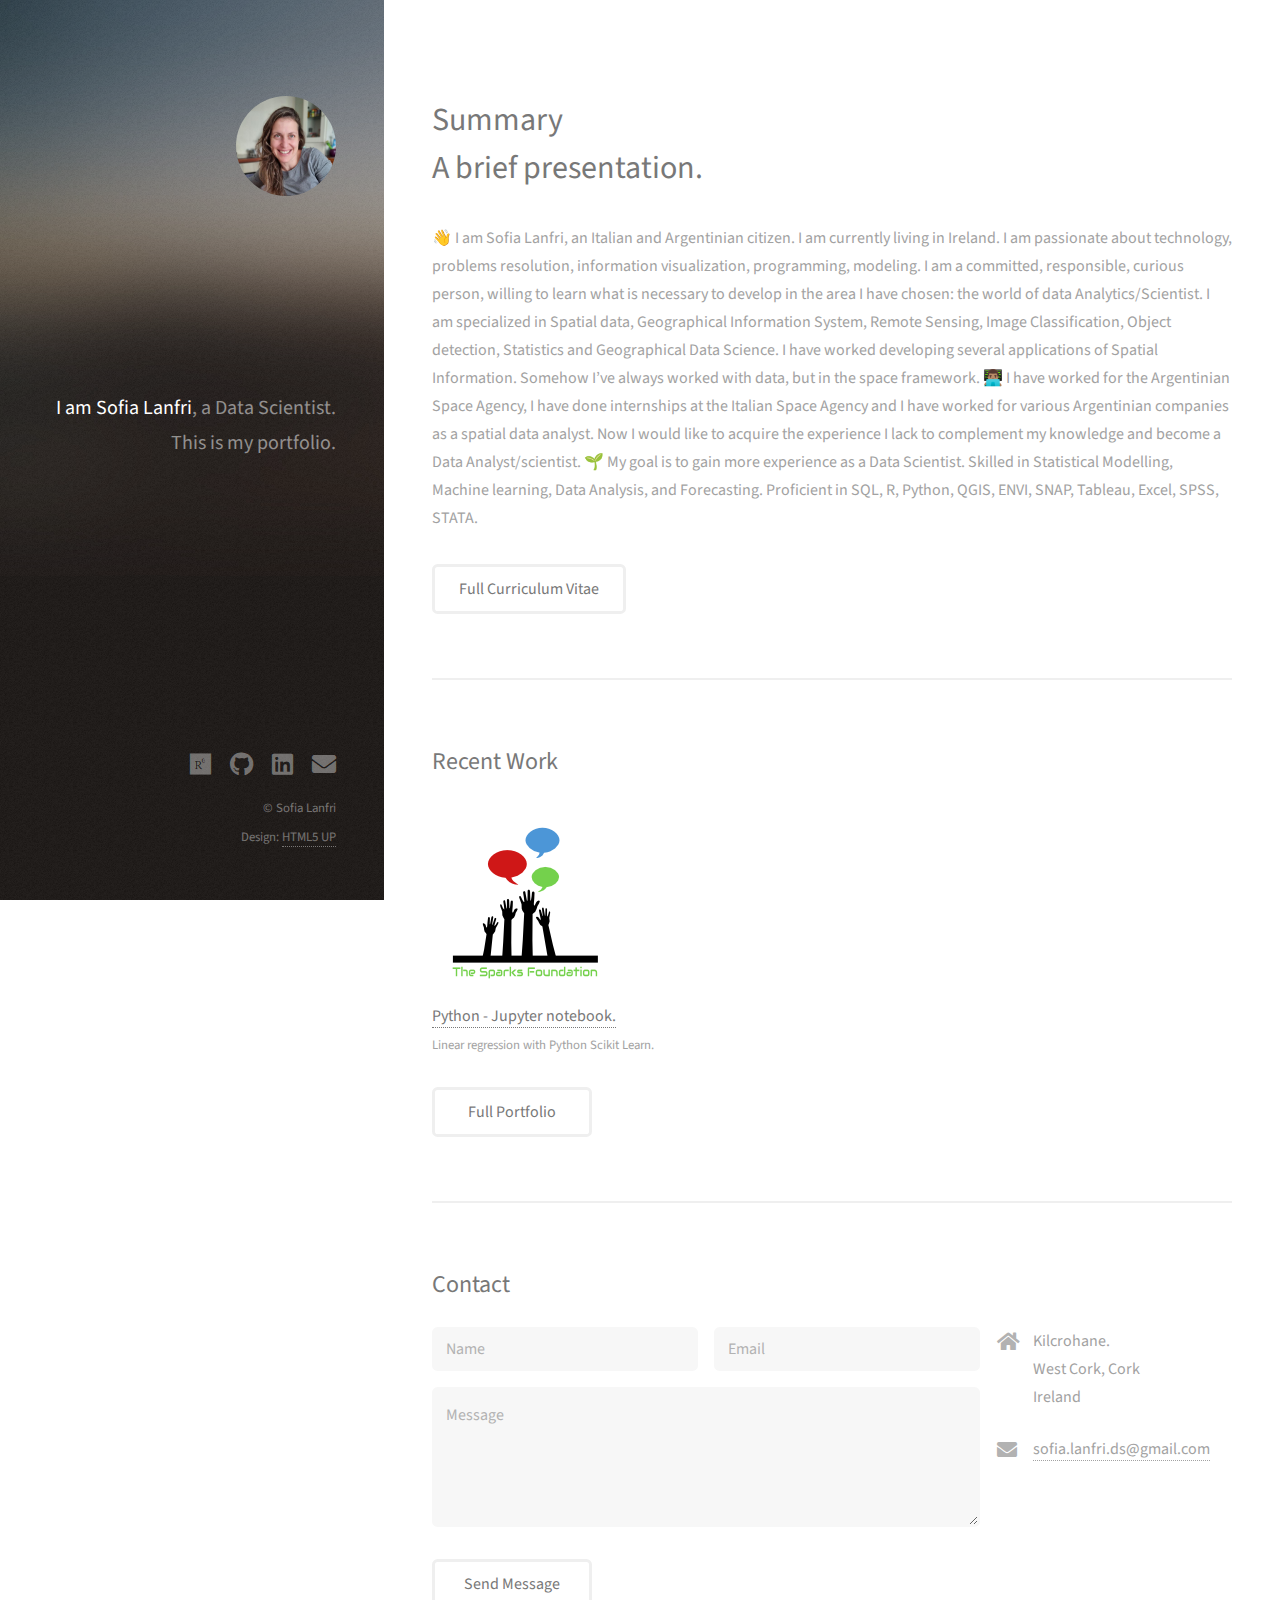
==== index.html @ b45e559d "first commit" ====
<!DOCTYPE HTML>
<!--
	Strata by HTML5 UP
	html5up.net | @ajlkn
	Free for personal and commercial use under the CCA 3.0 license (html5up.net/license)
-->
<html>
	<head>
		<title>Sofia Lanfri Data Science Portfolio</title>
		<meta charset="utf-8" />
		<meta name="viewport" content="width=device-width, initial-scale=1, user-scalable=no" />
		<link rel="stylesheet" href="assets/css/main.css" />
	</head>
	<body class="is-preload">

		<!-- Header -->
			<header id="header">
				<div class="inner">
					<a href="#" class="image avatar"><img src="images/avatar.jpg" alt="" /></a>
					<h1><strong>I am Sofia Lanfri</strong>, a Data Scientist.<br />
					This is my portfolio.<br />
					<!--- crafted by <a href="http://html5up.net">HTML5 UP</a>.</h1> -->
				</div>
			</header>

		<!-- Main -->
			<div id="main">

				<!-- One -->
					<section id="one">
						<header class="major">
							<h2> Summary   <br />
							A brief presentation.</h2>
						</header>
						<p>👋 I am Sofia Lanfri, an Italian and Argentinian citizen. I am currently living in Ireland. I am passionate about technology, problems resolution, information visualization, programming, modeling. I am a committed, responsible, curious person, willing to learn what is necessary to develop in the area I have chosen: the world of data Analytics/Scientist. I am specialized in Spatial data, Geographical Information System, Remote Sensing, Image Classification, Object detection, Statistics and Geographical Data Science. I have worked developing several applications of Spatial Information. Somehow I’ve always worked with data, but in the space framework.
							👨🏽‍💻 I have worked for the Argentinian Space Agency, I have done internships at the Italian Space Agency and I have worked for various Argentinian companies as a spatial data analyst.
							Now I would like to acquire the experience I lack to complement my knowledge and become a Data Analyst/scientist. 🌱 My goal is to gain more experience as a Data Scientist.
							Skilled in Statistical Modelling, Machine learning, Data Analysis, and Forecasting. Proficient in SQL, R, Python, QGIS, ENVI, SNAP, Tableau, Excel, SPSS, STATA.
							</p>
						<ul class="actions">
							<li><a href="/page_cv.html" class="button"> Full Curriculum Vitae</a></li>
						</ul>
					</section>

				<!-- Two -->
					<section id="two">
						<h2>Recent Work</h2>
						<div class="row">
							<article class="col-6 col-12-xsmall work-item">
								<a href="/page_project1.html" class="link"><img src="/Project1/logo.png" alt="" /></a>
								<h3><a href="/page_project1.html" class="link">Python - Jupyter notebook.</a></h3>
								<p>Linear regression with Python Scikit Learn.</p>
							</article>
						<!-- 	<article class="col-6 col-12-xsmall work-item">
								<a href="/images/fulls/03.jpg" class="image fit thumb"><img src="/images/thumbs/03.jpg" alt="" /></a>
								<h3>Tortor metus commodo</h3>
								<p>Lorem ipsum dolor sit amet nisl sed nullam feugiat.</p>
							</article>
							<article class="col-6 col-12-xsmall work-item">
								<a href="/images/fulls/03.jpg" class="image fit thumb"><img src="/images/thumbs/03.jpg" alt="" /></a>
								<h3>Tortor metus commodo</h3>
								<p>Lorem ipsum dolor sit amet nisl sed nullam feugiat.</p>
							</article>
							<article class="col-6 col-12-xsmall work-item">
								<a href="images/fulls/04.jpg" class="image fit thumb"><img src="images/thumbs/04.jpg" alt="" /></a>
								<h3>Quam neque phasellus</h3>
								<p>Lorem ipsum dolor sit amet nisl sed nullam feugiat.</p>
							</article>
							<article class="col-6 col-12-xsmall work-item">
								<a href="images/fulls/05.jpg" class="image fit thumb"><img src="images/thumbs/05.jpg" alt="" /></a>
								<h3>Nunc enim commodo aliquet</h3>
								<p>Lorem ipsum dolor sit amet nisl sed nullam feugiat.</p>
							</article>
							<article class="col-6 col-12-xsmall work-item">
								<a href="images/fulls/06.jpg" class="image fit thumb"><img src="images/thumbs/06.jpg" alt="" /></a>
								<h3>Risus ornare lacinia</h3>
								<p>Lorem ipsum dolor sit amet nisl sed nullam feugiat.</p>
							</article> -->
						</div>
						<ul class="actions">
							<li><a href="#" class="button">Full Portfolio</a></li>
						</ul>
					</section>

				<!-- Three -->
					<section id="three">
						<h2>Contact</h2>
					<!--	<p>....</p>-->
						<div class="row">
							<div class="col-8 col-12-small">
								<form method="post" action="#">
									<div class="row gtr-uniform gtr-50">
										<div class="col-6 col-12-xsmall"><input type="text" name="name" id="name" placeholder="Name" /></div>
										<div class="col-6 col-12-xsmall"><input type="email" name="email" id="email" placeholder="Email" /></div>
										<div class="col-12"><textarea name="message" id="message" placeholder="Message" rows="4"></textarea></div>
									</div>
								</form>
								<ul class="actions">
									<li><input type="submit" value="Send Message" /></li>
								</ul>
							</div>
							<div class="col-4 col-12-small">
								<ul class="labeled-icons">
									<li>
										<h3 class="icon solid fa-home"><span class="label">Address</span></h3>
										Kilcrohane.<br />
										West Cork, Cork<br />
										Ireland
									</li>
									<!--<li>
										<h3 class="icon solid fa-mobile-alt"><span class="label">Phone</span></h3>
										000-000-0000
									</li>-->
									<li>
										<h3 class="icon solid fa-envelope"><span class="label">Email</span></h3>
										<a href="#">sofia.lanfri.ds@gmail.com</a>
									</li>
								</ul>
							</div>
						</div>
					</section>

				<!-- Four -->
				<!--
					<section id="four">
						<h2>Elements</h2>

						<section>
							<h4>Text</h4>
							<p>This is <b>bold</b> and this is <strong>strong</strong>. This is <i>italic</i> and this is <em>emphasized</em>.
							This is <sup>superscript</sup> text and this is <sub>subscript</sub> text.
							This is <u>underlined</u> and this is code: <code>for (;;) { ... }</code>. Finally, <a href="#">this is a link</a>.</p>
							<hr />
							<header>
								<h4>Heading with a Subtitle</h4>
								<p>Lorem ipsum dolor sit amet nullam id egestas urna aliquam</p>
							</header>
							<p>Nunc lacinia ante nunc ac lobortis. Interdum adipiscing gravida odio porttitor sem non mi integer non faucibus ornare mi ut ante amet placerat aliquet. Volutpat eu sed ante lacinia sapien lorem accumsan varius montes viverra nibh in adipiscing blandit tempus accumsan.</p>
							<header>
								<h5>Heading with a Subtitle</h5>
								<p>Lorem ipsum dolor sit amet nullam id egestas urna aliquam</p>
							</header>
							<p>Nunc lacinia ante nunc ac lobortis. Interdum adipiscing gravida odio porttitor sem non mi integer non faucibus ornare mi ut ante amet placerat aliquet. Volutpat eu sed ante lacinia sapien lorem accumsan varius montes viverra nibh in adipiscing blandit tempus accumsan.</p>
							<hr />
							<h2>Heading Level 2</h2>
							<h3>Heading Level 3</h3>
							<h4>Heading Level 4</h4>
							<h5>Heading Level 5</h5>
							<h6>Heading Level 6</h6>
							<hr />
							<h5>Blockquote</h5>
							<blockquote>Fringilla nisl. Donec accumsan interdum nisi, quis tincidunt felis sagittis eget tempus euismod. Vestibulum ante ipsum primis in faucibus vestibulum. Blandit adipiscing eu felis iaculis volutpat ac adipiscing accumsan faucibus. Vestibulum ante ipsum primis in faucibus lorem ipsum dolor sit amet nullam adipiscing eu felis.</blockquote>
							<h5>Preformatted</h5>
							<pre><code>i = 0;

while (!deck.isInOrder()) {
print 'Iteration ' + i;
deck.shuffle();
i++;
}

print 'It took ' + i + ' iterations to sort the deck.';</code></pre>
						</section>

						<section>
							<h4>Lists</h4>
							<div class="row">
								<div class="col-6 col-12-xsmall">
									<h5>Unordered</h5>
									<ul>
										<li>Dolor pulvinar etiam magna etiam.</li>
										<li>Sagittis adipiscing lorem eleifend.</li>
										<li>Felis enim feugiat dolore viverra.</li>
									</ul>
									<h5>Alternate</h5>
									<ul class="alt">
										<li>Dolor pulvinar etiam magna etiam.</li>
										<li>Sagittis adipiscing lorem eleifend.</li>
										<li>Felis enim feugiat dolore viverra.</li>
									</ul>
								</div>
								<div class="col-6 col-12-xsmall">
									<h5>Ordered</h5>
									<ol>
										<li>Dolor pulvinar etiam magna etiam.</li>
										<li>Etiam vel felis at lorem sed viverra.</li>
										<li>Felis enim feugiat dolore viverra.</li>
										<li>Dolor pulvinar etiam magna etiam.</li>
										<li>Etiam vel felis at lorem sed viverra.</li>
										<li>Felis enim feugiat dolore viverra.</li>
									</ol>
									<h5>Icons</h5>
									<ul class="icons">
										<li><a href="#" class="icon brands fa-twitter"><span class="label">Twitter</span></a></li>
										<li><a href="#" class="icon brands fa-facebook-f"><span class="label">Facebook</span></a></li>
										<li><a href="#" class="icon brands fa-instagram"><span class="label">Instagram</span></a></li>
										<li><a href="#" class="icon brands fa-github"><span class="label">Github</span></a></li>
										<li><a href="#" class="icon brands fa-dribbble"><span class="label">Dribbble</span></a></li>
										<li><a href="#" class="icon brands fa-tumblr"><span class="label">Tumblr</span></a></li>
									</ul>
								</div>
							</div>
							<h5>Actions</h5>
							<ul class="actions">
								<li><a href="#" class="button primary">Default</a></li>
								<li><a href="#" class="button">Default</a></li>
							</ul>
							<ul class="actions small">
								<li><a href="#" class="button primary small">Small</a></li>
								<li><a href="#" class="button small">Small</a></li>
							</ul>
							<div class="row">
								<div class="col-6 col-12-small">
									<ul class="actions stacked">
										<li><a href="#" class="button primary">Default</a></li>
										<li><a href="#" class="button">Default</a></li>
									</ul>
								</div>
								<div class="col-6 col-12-small">
									<ul class="actions stacked">
										<li><a href="#" class="button primary small">Small</a></li>
										<li><a href="#" class="button small">Small</a></li>
									</ul>
								</div>
								<div class="col-6 col-12-small">
									<ul class="actions stacked">
										<li><a href="#" class="button primary fit">Default</a></li>
										<li><a href="#" class="button fit">Default</a></li>
									</ul>
								</div>
								<div class="col-6 col-12-small">
									<ul class="actions stacked">
										<li><a href="#" class="button primary small fit">Small</a></li>
										<li><a href="#" class="button small fit">Small</a></li>
									</ul>
								</div>
							</div>
						</section>

						<section>
							<h4>Table</h4>
							<h5>Default</h5>
							<div class="table-wrapper">
								<table>
									<thead>
										<tr>
											<th>Name</th>
											<th>Description</th>
											<th>Price</th>
										</tr>
									</thead>
									<tbody>
										<tr>
											<td>Item One</td>
											<td>Ante turpis integer aliquet porttitor.</td>
											<td>29.99</td>
										</tr>
										<tr>
											<td>Item Two</td>
											<td>Vis ac commodo adipiscing arcu aliquet.</td>
											<td>19.99</td>
										</tr>
										<tr>
											<td>Item Three</td>
											<td> Morbi faucibus arcu accumsan lorem.</td>
											<td>29.99</td>
										</tr>
										<tr>
											<td>Item Four</td>
											<td>Vitae integer tempus condimentum.</td>
											<td>19.99</td>
										</tr>
										<tr>
											<td>Item Five</td>
											<td>Ante turpis integer aliquet porttitor.</td>
											<td>29.99</td>
										</tr>
									</tbody>
									<tfoot>
										<tr>
											<td colspan="2"></td>
											<td>100.00</td>
										</tr>
									</tfoot>
								</table>
							</div>

							<h5>Alternate</h5>
							<div class="table-wrapper">
								<table class="alt">
									<thead>
										<tr>
											<th>Name</th>
											<th>Description</th>
											<th>Price</th>
										</tr>
									</thead>
									<tbody>
										<tr>
											<td>Item One</td>
											<td>Ante turpis integer aliquet porttitor.</td>
											<td>29.99</td>
										</tr>
										<tr>
											<td>Item Two</td>
											<td>Vis ac commodo adipiscing arcu aliquet.</td>
											<td>19.99</td>
										</tr>
										<tr>
											<td>Item Three</td>
											<td> Morbi faucibus arcu accumsan lorem.</td>
											<td>29.99</td>
										</tr>
										<tr>
											<td>Item Four</td>
											<td>Vitae integer tempus condimentum.</td>
											<td>19.99</td>
										</tr>
										<tr>
											<td>Item Five</td>
											<td>Ante turpis integer aliquet porttitor.</td>
											<td>29.99</td>
										</tr>
									</tbody>
									<tfoot>
										<tr>
											<td colspan="2"></td>
											<td>100.00</td>
										</tr>
									</tfoot>
								</table>
							</div>
						</section>

						<section>
							<h4>Buttons</h4>
							<ul class="actions">
								<li><a href="#" class="button primary">Primary</a></li>
								<li><a href="#" class="button">Default</a></li>
							</ul>
							<ul class="actions">
								<li><a href="#" class="button large">Large</a></li>
								<li><a href="#" class="button">Default</a></li>
								<li><a href="#" class="button small">Small</a></li>
							</ul>
							<ul class="actions fit">
								<li><a href="#" class="button primary fit">Fit</a></li>
								<li><a href="#" class="button fit">Fit</a></li>
							</ul>
							<ul class="actions fit small">
								<li><a href="#" class="button primary fit small">Fit + Small</a></li>
								<li><a href="#" class="button fit small">Fit + Small</a></li>
							</ul>
							<ul class="actions">
								<li><a href="#" class="button primary icon solid fa-download">Icon</a></li>
								<li><a href="#" class="button icon solid fa-download">Icon</a></li>
							</ul>
							<ul class="actions">
								<li><span class="button primary disabled">Primary</span></li>
								<li><span class="button disabled">Default</span></li>
							</ul>
						</section>

						<section>
							<h4>Form</h4>
							<form method="post" action="#">
								<div class="row gtr-uniform gtr-50">
									<div class="col-6 col-12-xsmall">
										<input type="text" name="demo-name" id="demo-name" value="" placeholder="Name" />
									</div>
									<div class="col-6 col-12-xsmall">
										<input type="email" name="demo-email" id="demo-email" value="" placeholder="Email" />
									</div>
									<div class="col-12">
										<select name="demo-category" id="demo-category">
											<option value="">- Category -</option>
											<option value="1">Manufacturing</option>
											<option value="1">Shipping</option>
											<option value="1">Administration</option>
											<option value="1">Human Resources</option>
										</select>
									</div>
									<div class="col-4 col-12-small">
										<input type="radio" id="demo-priority-low" name="demo-priority" checked>
										<label for="demo-priority-low">Low Priority</label>
									</div>
									<div class="col-4 col-12-small">
										<input type="radio" id="demo-priority-normal" name="demo-priority">
										<label for="demo-priority-normal">Normal Priority</label>
									</div>
									<div class="col-4 col-12-small">
										<input type="radio" id="demo-priority-high" name="demo-priority">
										<label for="demo-priority-high">High Priority</label>
									</div>
									<div class="col-6 col-12-small">
										<input type="checkbox" id="demo-copy" name="demo-copy">
										<label for="demo-copy">Email me a copy of this message</label>
									</div>
									<div class="col-6 col-12-small">
										<input type="checkbox" id="demo-human" name="demo-human" checked>
										<label for="demo-human">I am a human and not a robot</label>
									</div>
									<div class="col-12">
										<textarea name="demo-message" id="demo-message" placeholder="Enter your message" rows="6"></textarea>
									</div>
									<div class="col-12">
										<ul class="actions">
											<li><input type="submit" value="Send Message" class="primary" /></li>
											<li><input type="reset" value="Reset" /></li>
										</ul>
									</div>
								</div>
							</form>
						</section>

						<section>
							<h4>Image</h4>
							<h5>Fit</h5>
							<div class="box alt">
								<div class="row gtr-50 gtr-uniform">
									<div class="col-12"><span class="image fit"><img src="images/fulls/05.jpg" alt="" /></span></div>
									<div class="col-4"><span class="image fit"><img src="images/thumbs/01.jpg" alt="" /></span></div>
									<div class="col-4"><span class="image fit"><img src="images/thumbs/02.jpg" alt="" /></span></div>
									<div class="col-4"><span class="image fit"><img src="images/thumbs/03.jpg" alt="" /></span></div>
									<div class="col-4"><span class="image fit"><img src="images/thumbs/04.jpg" alt="" /></span></div>
									<div class="col-4"><span class="image fit"><img src="images/thumbs/05.jpg" alt="" /></span></div>
									<div class="col-4"><span class="image fit"><img src="images/thumbs/06.jpg" alt="" /></span></div>
									<div class="col-4"><span class="image fit"><img src="images/thumbs/03.jpg" alt="" /></span></div>
									<div class="col-4"><span class="image fit"><img src="images/thumbs/02.jpg" alt="" /></span></div>
									<div class="col-4"><span class="image fit"><img src="images/thumbs/01.jpg" alt="" /></span></div>
								</div>
							</div>
							<h5>Left &amp; Right</h5>
							<p><span class="image left"><img src="images/avatar.jpg" alt="" /></span>Fringilla nisl. Donec accumsan interdum nisi, quis tincidunt felis sagittis eget. tempus euismod. Vestibulum ante ipsum primis in faucibus vestibulum. Blandit adipiscing eu felis iaculis volutpat ac adipiscing accumsan eu faucibus. Integer ac pellentesque praesent tincidunt felis sagittis eget. tempus euismod. Vestibulum ante ipsum primis in faucibus vestibulum. Blandit adipiscing eu felis iaculis volutpat ac adipiscing accumsan eu faucibus. Integer ac pellentesque praesent. Donec accumsan interdum nisi, quis tincidunt felis sagittis eget. tempus euismod. Vestibulum ante ipsum primis in faucibus vestibulum. Blandit adipiscing eu felis iaculis volutpat ac adipiscing accumsan eu faucibus. Integer ac pellentesque praesent tincidunt felis sagittis eget. tempus euismod. Vestibulum ante ipsum primis in faucibus vestibulum. Blandit adipiscing eu felis iaculis volutpat ac adipiscing accumsan eu faucibus. Integer ac pellentesque praesent.</p>
							<p><span class="image right"><img src="images/avatar.jpg" alt="" /></span>Fringilla nisl. Donec accumsan interdum nisi, quis tincidunt felis sagittis eget. tempus euismod. Vestibulum ante ipsum primis in faucibus vestibulum. Blandit adipiscing eu felis iaculis volutpat ac adipiscing accumsan eu faucibus. Integer ac pellentesque praesent tincidunt felis sagittis eget. tempus euismod. Vestibulum ante ipsum primis in faucibus vestibulum. Blandit adipiscing eu felis iaculis volutpat ac adipiscing accumsan eu faucibus. Integer ac pellentesque praesent. Donec accumsan interdum nisi, quis tincidunt felis sagittis eget. tempus euismod. Vestibulum ante ipsum primis in faucibus vestibulum. Blandit adipiscing eu felis iaculis volutpat ac adipiscing accumsan eu faucibus. Integer ac pellentesque praesent tincidunt felis sagittis eget. tempus euismod. Vestibulum ante ipsum primis in faucibus vestibulum. Blandit adipiscing eu felis iaculis volutpat ac adipiscing accumsan eu faucibus. Integer ac pellentesque praesent.</p>
						</section>

					</section>
				-->

			</div>

		<!-- Footer -->
			<footer id="footer">
				<div class="inner">
					<ul class="icons">
						<li><a href="https://www.researchgate.net/profile/Sofia-Lanfri" class="icon brands fa-researchgate"><span class="label">Researchgate</span></a></li>
						<li><a href="https://github.com/sofia-lanfri" class="icon brands fa-github"><span class="label">Github</span></a></li>
						<li><a href="https://www.linkedin.com/in/sofia-lanfri-ds/" class="icon brands fa-linkedin"><span class="label">Linkedin</span></a></li>
						<li><a href="mailto:sofia.lanfri.ds@gmail.com" class="icon solid fa-envelope"><span class="label">Email</span></a></li>
					</ul>
					<ul class="copyright">
						<li>&copy; Sofia Lanfri</li><li>Design: <a href="http://html5up.net">HTML5 UP</a></li>
					</ul>
				</div>
			</footer>

		<!-- Scripts -->
			<script src="assets/js/jquery.min.js"></script>
			<script src="assets/js/jquery.poptrox.min.js"></script>
			<script src="assets/js/browser.min.js"></script>
			<script src="assets/js/breakpoints.min.js"></script>
			<script src="assets/js/util.js"></script>
			<script src="assets/js/main.js"></script>

	</body>
</html>
---- assets/css/main.css ----
@import url("fontawesome-all.min.css");
@import url("/assets/css/academic.css");
@import url("https://fonts.googleapis.com/css?family=Source+Sans+Pro:400,400italic");

/*
	Strata by HTML5 UP
	html5up.net | @ajlkn
	Free for personal and commercial use under the CCA 3.0 license (html5up.net/license)
*/

html, body, div, span, applet, object,
iframe, h1, h2, h3, h4, h5, h6, p, blockquote,
pre, a, abbr, acronym, address, big, cite,
code, del, dfn, em, img, ins, kbd, q, s, samp,
small, strike, strong, sub, sup, tt, var, b,
u, i, center, dl, dt, dd, ol, ul, li, fieldset,
form, label, legend, table, caption, tbody,
tfoot, thead, tr, th, td, article, aside,
canvas, details, embed, figure, figcaption,
footer, header, hgroup, menu, nav, output, ruby,
section, summary, time, mark, audio, video {
	margin: 0;
	padding: 0;
	border: 0;
	font-size: 100%;
	font: inherit;
	vertical-align: baseline;}

article, aside, details, figcaption, figure,
footer, header, hgroup, menu, nav, section {
	display: block;}

body {
	line-height: 1;
}

ol, ul {
	list-style: none;
}

blockquote, q {
	quotes: none;
}

	blockquote:before, blockquote:after, q:before, q:after {
		content: '';
		content: none;
	}

table {
	border-collapse: collapse;
	border-spacing: 0;
}

body {
	-webkit-text-size-adjust: none;
}

mark {
	background-color: transparent;
	color: inherit;
}

input::-moz-focus-inner {
	border: 0;
	padding: 0;
}

input, select, textarea {
	-moz-appearance: none;
	-webkit-appearance: none;
	-ms-appearance: none;
	appearance: none;
}

/* Basic */

	html {
		box-sizing: border-box;
	}

	*, *:before, *:after {
		box-sizing: inherit;
	}

	body {
		background: #fff;
	}

		body.is-preload *, body.is-preload *:before, body.is-preload *:after {
			-moz-animation: none !important;
			-webkit-animation: none !important;
			-ms-animation: none !important;
			animation: none !important;
			-moz-transition: none !important;
			-webkit-transition: none !important;
			-ms-transition: none !important;
			transition: none !important;
		}

	body, input, select, textarea {
		color: #a2a2a2;
		font-family: "Source Sans Pro", Helvetica, sans-serif;
		font-size: 16pt;
		font-weight: 400;
		line-height: 1.75em;
	}

	a {
		-moz-transition: color 0.2s ease-in-out, border-color 0.2s ease-in-out;
		-webkit-transition: color 0.2s ease-in-out, border-color 0.2s ease-in-out;
		-ms-transition: color 0.2s ease-in-out, border-color 0.2s ease-in-out;
		transition: color 0.2s ease-in-out, border-color 0.2s ease-in-out;
		border-bottom: dotted 1px;
		color: #49bf9d;
		text-decoration: none;
	}

		a:hover {
			border-bottom-color: transparent;
			color: #49bf9d !important;
			text-decoration: none;
		}

	strong, b {
		color: #787878;
		font-weight: 400;
	}

	em, i {
		font-style: italic;
	}

	p {
		margin: 0 0 2em 0;
	}

	h1, h2, h3, h4, h5, h6 {
		color: #787878;
		font-weight: 400;
		line-height: 1em;
		margin: 0 0 1em 0;
	}

		h1 a, h2 a, h3 a, h4 a, h5 a, h6 a {
			color: inherit;
			text-decoration: none;
		}

	h1 {
		font-size: 2em;
		line-height: 1.5em;
	}

	h2 {
		font-size: 1.5em;
		line-height: 1.5em;
	}

	h3 {
		font-size: 1.25em;
		line-height: 1.5em;
	}

	h4 {
		font-size: 1.1em;
		line-height: 1.5em;
	}

	h5 {
		font-size: 0.9em;
		line-height: 1.5em;
	}

	h6 {
		font-size: 0.7em;
		line-height: 1.5em;
	}

	sub {
		font-size: 0.8em;
		position: relative;
		top: 0.5em;
	}

	sup {
		font-size: 0.8em;
		position: relative;
		top: -0.5em;
	}

	hr {
		border: 0;
		border-bottom: solid 2px #efefef;
		margin: 2em 0;
	}

		hr.major {
			margin: 3em 0;
		}

	blockquote {
		border-left: solid 6px #efefef;
		font-style: italic;
		margin: 0 0 2em 0;
		padding: 0.5em 0 0.5em 1.5em;
	}

	code {
		background: #f7f7f7;
		border-radius: 0.35em;
		border: solid 2px #efefef;
		font-family: "Courier New", monospace;
		font-size: 0.9em;
		margin: 0 0.25em;
		padding: 0.25em 0.65em;
	}

	pre {
		-webkit-overflow-scrolling: touch;
		font-family: "Courier New", monospace;
		font-size: 0.9em;
		margin: 0 0 2em 0;
	}

		pre code {
			display: block;
			line-height: 1.75em;
			padding: 1em 1.5em;
			overflow-x: auto;
		}

	.align-left {
		text-align: left;
	}

	.align-center {
		text-align: center;
	}

	.align-right {
		text-align: right;
	}

/* Container */

	.container {
		margin: 0 auto;
		max-width: calc(100% - 4em);
		width: 100%;
	}

		.container.xsmall {
			width: 25%;
		}

		.container.small {
			width: 50%;
		}

		.container.medium {
			width: 75%;
		}

		.container.large {
			width: 125%;
		}

		.container.xlarge {
			width: 150%;
		}

		.container.max {
			width: 100%;
		}

		@media screen and (max-width: 980px) {

			.container {
				width: 100% !important;
				max-width: 100% !important;
			}

		}

		@media screen and (max-width: 480px) {

			.container {
				max-width: calc(100% - 3em);
			}

		}

/* Row */

	.row {
		display: flex;
		flex-wrap: wrap;
		box-sizing: border-box;
		align-items: stretch;
	}

		.row > * {
			box-sizing: border-box;
		}

		.row.gtr-uniform > * > :last-child {
			margin-bottom: 0;
		}

		.row.aln-left {
			justify-content: flex-start;
		}

		.row.aln-center {
			justify-content: center;
		}

		.row.aln-right {
			justify-content: flex-end;
		}

		.row.aln-top {
			align-items: flex-start;
		}

		.row.aln-middle {
			align-items: center;
		}

		.row.aln-bottom {
			align-items: flex-end;
		}

		.row > .imp {
			order: -1;
		}

		.row > .col-1 {
			width: 8.33333%;
		}

		.row > .off-1 {
			margin-left: 8.33333%;
		}

		.row > .col-2 {
			width: 16.66667%;
		}

		.row > .off-2 {
			margin-left: 16.66667%;
		}

		.row > .col-3 {
			width: 25%;
		}

		.row > .off-3 {
			margin-left: 25%;
		}

		.row > .col-4 {
			width: 33.33333%;
		}

		.row > .off-4 {
			margin-left: 33.33333%;
		}

		.row > .col-5 {
			width: 41.66667%;
		}

		.row > .off-5 {
			margin-left: 41.66667%;
		}

		.row > .col-6 {
			width: 50%;
		}

		.row > .off-6 {
			margin-left: 50%;
		}

		.row > .col-7 {
			width: 58.33333%;
		}

		.row > .off-7 {
			margin-left: 58.33333%;
		}

		.row > .col-8 {
			width: 66.66667%;
		}

		.row > .off-8 {
			margin-left: 66.66667%;
		}

		.row > .col-9 {
			width: 75%;
		}

		.row > .off-9 {
			margin-left: 75%;
		}

		.row > .col-10 {
			width: 83.33333%;
		}

		.row > .off-10 {
			margin-left: 83.33333%;
		}

		.row > .col-11 {
			width: 91.66667%;
		}

		.row > .off-11 {
			margin-left: 91.66667%;
		}

		.row > .col-12 {
			width: 100%;
		}

		.row > .off-12 {
			margin-left: 100%;
		}

		.row.gtr-0 {
			margin-top: 0;
			margin-left: 0em;
		}

			.row.gtr-0 > * {
				padding: 0 0 0 0em;
			}

			.row.gtr-0.gtr-uniform {
				margin-top: 0em;
			}

				.row.gtr-0.gtr-uniform > * {
					padding-top: 0em;
				}

		.row.gtr-25 {
			margin-top: 0;
			margin-left: -0.625em;
		}

			.row.gtr-25 > * {
				padding: 0 0 0 0.625em;
			}

			.row.gtr-25.gtr-uniform {
				margin-top: -0.625em;
			}

				.row.gtr-25.gtr-uniform > * {
					padding-top: 0.625em;
				}

		.row.gtr-50 {
			margin-top: 0;
			margin-left: -1.25em;
		}

			.row.gtr-50 > * {
				padding: 0 0 0 1.25em;
			}

			.row.gtr-50.gtr-uniform {
				margin-top: -1.25em;
			}

				.row.gtr-50.gtr-uniform > * {
					padding-top: 1.25em;
				}

		.row {
			margin-top: 0;
			margin-left: -2.5em;
		}

			.row > * {
				padding: 0 0 0 2.5em;
			}

			.row.gtr-uniform {
				margin-top: -2.5em;
			}

				.row.gtr-uniform > * {
					padding-top: 2.5em;
				}

		.row.gtr-150 {
			margin-top: 0;
			margin-left: -3.75em;
		}

			.row.gtr-150 > * {
				padding: 0 0 0 3.75em;
			}

			.row.gtr-150.gtr-uniform {
				margin-top: -3.75em;
			}

				.row.gtr-150.gtr-uniform > * {
					padding-top: 3.75em;
				}

		.row.gtr-200 {
			margin-top: 0;
			margin-left: -5em;
		}

			.row.gtr-200 > * {
				padding: 0 0 0 5em;
			}

			.row.gtr-200.gtr-uniform {
				margin-top: -5em;
			}

				.row.gtr-200.gtr-uniform > * {
					padding-top: 5em;
				}

		@media screen and (max-width: 1800px) {

			.row {
				display: flex;
				flex-wrap: wrap;
				box-sizing: border-box;
				align-items: stretch;
			}

				.row > * {
					box-sizing: border-box;
				}

				.row.gtr-uniform > * > :last-child {
					margin-bottom: 0;
				}

				.row.aln-left {
					justify-content: flex-start;
				}

				.row.aln-center {
					justify-content: center;
				}

				.row.aln-right {
					justify-content: flex-end;
				}

				.row.aln-top {
					align-items: flex-start;
				}

				.row.aln-middle {
					align-items: center;
				}

				.row.aln-bottom {
					align-items: flex-end;
				}

				.row > .imp-xlarge {
					order: -1;
				}

				.row > .col-1-xlarge {
					width: 8.33333%;
				}

				.row > .off-1-xlarge {
					margin-left: 8.33333%;
				}

				.row > .col-2-xlarge {
					width: 16.66667%;
				}

				.row > .off-2-xlarge {
					margin-left: 16.66667%;
				}

				.row > .col-3-xlarge {
					width: 25%;
				}

				.row > .off-3-xlarge {
					margin-left: 25%;
				}

				.row > .col-4-xlarge {
					width: 33.33333%;
				}

				.row > .off-4-xlarge {
					margin-left: 33.33333%;
				}

				.row > .col-5-xlarge {
					width: 41.66667%;
				}

				.row > .off-5-xlarge {
					margin-left: 41.66667%;
				}

				.row > .col-6-xlarge {
					width: 50%;
				}

				.row > .off-6-xlarge {
					margin-left: 50%;
				}

				.row > .col-7-xlarge {
					width: 58.33333%;
				}

				.row > .off-7-xlarge {
					margin-left: 58.33333%;
				}

				.row > .col-8-xlarge {
					width: 66.66667%;
				}

				.row > .off-8-xlarge {
					margin-left: 66.66667%;
				}

				.row > .col-9-xlarge {
					width: 75%;
				}

				.row > .off-9-xlarge {
					margin-left: 75%;
				}

				.row > .col-10-xlarge {
					width: 83.33333%;
				}

				.row > .off-10-xlarge {
					margin-left: 83.33333%;
				}

				.row > .col-11-xlarge {
					width: 91.66667%;
				}

				.row > .off-11-xlarge {
					margin-left: 91.66667%;
				}

				.row > .col-12-xlarge {
					width: 100%;
				}

				.row > .off-12-xlarge {
					margin-left: 100%;
				}

				.row.gtr-0 {
					margin-top: 0;
					margin-left: 0em;
				}

					.row.gtr-0 > * {
						padding: 0 0 0 0em;
					}

					.row.gtr-0.gtr-uniform {
						margin-top: 0em;
					}

						.row.gtr-0.gtr-uniform > * {
							padding-top: 0em;
						}

				.row.gtr-25 {
					margin-top: 0;
					margin-left: -0.625em;
				}

					.row.gtr-25 > * {
						padding: 0 0 0 0.625em;
					}

					.row.gtr-25.gtr-uniform {
						margin-top: -0.625em;
					}

						.row.gtr-25.gtr-uniform > * {
							padding-top: 0.625em;
						}

				.row.gtr-50 {
					margin-top: 0;
					margin-left: -1.25em;
				}

					.row.gtr-50 > * {
						padding: 0 0 0 1.25em;
					}

					.row.gtr-50.gtr-uniform {
						margin-top: -1.25em;
					}

						.row.gtr-50.gtr-uniform > * {
							padding-top: 1.25em;
						}

				.row {
					margin-top: 0;
					margin-left: -2.5em;
				}

					.row > * {
						padding: 0 0 0 2.5em;
					}

					.row.gtr-uniform {
						margin-top: -2.5em;
					}

						.row.gtr-uniform > * {
							padding-top: 2.5em;
						}

				.row.gtr-150 {
					margin-top: 0;
					margin-left: -3.75em;
				}

					.row.gtr-150 > * {
						padding: 0 0 0 3.75em;
					}

					.row.gtr-150.gtr-uniform {
						margin-top: -3.75em;
					}

						.row.gtr-150.gtr-uniform > * {
							padding-top: 3.75em;
						}

				.row.gtr-200 {
					margin-top: 0;
					margin-left: -5em;
				}

					.row.gtr-200 > * {
						padding: 0 0 0 5em;
					}

					.row.gtr-200.gtr-uniform {
						margin-top: -5em;
					}

						.row.gtr-200.gtr-uniform > * {
							padding-top: 5em;
						}

		}

		@media screen and (max-width: 1280px) {

			.row {
				display: flex;
				flex-wrap: wrap;
				box-sizing: border-box;
				align-items: stretch;
			}

				.row > * {
					box-sizing: border-box;
				}

				.row.gtr-uniform > * > :last-child {
					margin-bottom: 0;
				}

				.row.aln-left {
					justify-content: flex-start;
				}

				.row.aln-center {
					justify-content: center;
				}

				.row.aln-right {
					justify-content: flex-end;
				}

				.row.aln-top {
					align-items: flex-start;
				}

				.row.aln-middle {
					align-items: center;
				}

				.row.aln-bottom {
					align-items: flex-end;
				}

				.row > .imp-large {
					order: -1;
				}

				.row > .col-1-large {
					width: 8.33333%;
				}

				.row > .off-1-large {
					margin-left: 8.33333%;
				}

				.row > .col-2-large {
					width: 16.66667%;
				}

				.row > .off-2-large {
					margin-left: 16.66667%;
				}

				.row > .col-3-large {
					width: 25%;
				}

				.row > .off-3-large {
					margin-left: 25%;
				}

				.row > .col-4-large {
					width: 33.33333%;
				}

				.row > .off-4-large {
					margin-left: 33.33333%;
				}

				.row > .col-5-large {
					width: 41.66667%;
				}

				.row > .off-5-large {
					margin-left: 41.66667%;
				}

				.row > .col-6-large {
					width: 50%;
				}

				.row > .off-6-large {
					margin-left: 50%;
				}

				.row > .col-7-large {
					width: 58.33333%;
				}

				.row > .off-7-large {
					margin-left: 58.33333%;
				}

				.row > .col-8-large {
					width: 66.66667%;
				}

				.row > .off-8-large {
					margin-left: 66.66667%;
				}

				.row > .col-9-large {
					width: 75%;
				}

				.row > .off-9-large {
					margin-left: 75%;
				}

				.row > .col-10-large {
					width: 83.33333%;
				}

				.row > .off-10-large {
					margin-left: 83.33333%;
				}

				.row > .col-11-large {
					width: 91.66667%;
				}

				.row > .off-11-large {
					margin-left: 91.66667%;
				}

				.row > .col-12-large {
					width: 100%;
				}

				.row > .off-12-large {
					margin-left: 100%;
				}

				.row.gtr-0 {
					margin-top: 0;
					margin-left: 0em;
				}

					.row.gtr-0 > * {
						padding: 0 0 0 0em;
					}

					.row.gtr-0.gtr-uniform {
						margin-top: 0em;
					}

						.row.gtr-0.gtr-uniform > * {
							padding-top: 0em;
						}

				.row.gtr-25 {
					margin-top: 0;
					margin-left: -0.5em;
				}

					.row.gtr-25 > * {
						padding: 0 0 0 0.5em;
					}

					.row.gtr-25.gtr-uniform {
						margin-top: -0.5em;
					}

						.row.gtr-25.gtr-uniform > * {
							padding-top: 0.5em;
						}

				.row.gtr-50 {
					margin-top: 0;
					margin-left: -1em;
				}

					.row.gtr-50 > * {
						padding: 0 0 0 1em;
					}

					.row.gtr-50.gtr-uniform {
						margin-top: -1em;
					}

						.row.gtr-50.gtr-uniform > * {
							padding-top: 1em;
						}

				.row {
					margin-top: 0;
					margin-left: -2em;
				}

					.row > * {
						padding: 0 0 0 2em;
					}

					.row.gtr-uniform {
						margin-top: -2em;
					}

						.row.gtr-uniform > * {
							padding-top: 2em;
						}

				.row.gtr-150 {
					margin-top: 0;
					margin-left: -3em;
				}

					.row.gtr-150 > * {
						padding: 0 0 0 3em;
					}

					.row.gtr-150.gtr-uniform {
						margin-top: -3em;
					}

						.row.gtr-150.gtr-uniform > * {
							padding-top: 3em;
						}

				.row.gtr-200 {
					margin-top: 0;
					margin-left: -4em;
				}

					.row.gtr-200 > * {
						padding: 0 0 0 4em;
					}

					.row.gtr-200.gtr-uniform {
						margin-top: -4em;
					}

						.row.gtr-200.gtr-uniform > * {
							padding-top: 4em;
						}

		}

		@media screen and (max-width: 980px) {

			.row {
				display: flex;
				flex-wrap: wrap;
				box-sizing: border-box;
				align-items: stretch;
			}

				.row > * {
					box-sizing: border-box;
				}

				.row.gtr-uniform > * > :last-child {
					margin-bottom: 0;
				}

				.row.aln-left {
					justify-content: flex-start;
				}

				.row.aln-center {
					justify-content: center;
				}

				.row.aln-right {
					justify-content: flex-end;
				}

				.row.aln-top {
					align-items: flex-start;
				}

				.row.aln-middle {
					align-items: center;
				}

				.row.aln-bottom {
					align-items: flex-end;
				}

				.row > .imp-medium {
					order: -1;
				}

				.row > .col-1-medium {
					width: 8.33333%;
				}

				.row > .off-1-medium {
					margin-left: 8.33333%;
				}

				.row > .col-2-medium {
					width: 16.66667%;
				}

				.row > .off-2-medium {
					margin-left: 16.66667%;
				}

				.row > .col-3-medium {
					width: 25%;
				}

				.row > .off-3-medium {
					margin-left: 25%;
				}

				.row > .col-4-medium {
					width: 33.33333%;
				}

				.row > .off-4-medium {
					margin-left: 33.33333%;
				}

				.row > .col-5-medium {
					width: 41.66667%;
				}

				.row > .off-5-medium {
					margin-left: 41.66667%;
				}

				.row > .col-6-medium {
					width: 50%;
				}

				.row > .off-6-medium {
					margin-left: 50%;
				}

				.row > .col-7-medium {
					width: 58.33333%;
				}

				.row > .off-7-medium {
					margin-left: 58.33333%;
				}

				.row > .col-8-medium {
					width: 66.66667%;
				}

				.row > .off-8-medium {
					margin-left: 66.66667%;
				}

				.row > .col-9-medium {
					width: 75%;
				}

				.row > .off-9-medium {
					margin-left: 75%;
				}

				.row > .col-10-medium {
					width: 83.33333%;
				}

				.row > .off-10-medium {
					margin-left: 83.33333%;
				}

				.row > .col-11-medium {
					width: 91.66667%;
				}

				.row > .off-11-medium {
					margin-left: 91.66667%;
				}

				.row > .col-12-medium {
					width: 100%;
				}

				.row > .off-12-medium {
					margin-left: 100%;
				}

				.row.gtr-0 {
					margin-top: 0;
					margin-left: 0em;
				}

					.row.gtr-0 > * {
						padding: 0 0 0 0em;
					}

					.row.gtr-0.gtr-uniform {
						margin-top: 0em;
					}

						.row.gtr-0.gtr-uniform > * {
							padding-top: 0em;
						}

				.row.gtr-25 {
					margin-top: 0;
					margin-left: -0.5em;
				}

					.row.gtr-25 > * {
						padding: 0 0 0 0.5em;
					}

					.row.gtr-25.gtr-uniform {
						margin-top: -0.5em;
					}

						.row.gtr-25.gtr-uniform > * {
							padding-top: 0.5em;
						}

				.row.gtr-50 {
					margin-top: 0;
					margin-left: -1em;
				}

					.row.gtr-50 > * {
						padding: 0 0 0 1em;
					}

					.row.gtr-50.gtr-uniform {
						margin-top: -1em;
					}

						.row.gtr-50.gtr-uniform > * {
							padding-top: 1em;
						}

				.row {
					margin-top: 0;
					margin-left: -2em;
				}

					.row > * {
						padding: 0 0 0 2em;
					}

					.row.gtr-uniform {
						margin-top: -2em;
					}

						.row.gtr-uniform > * {
							padding-top: 2em;
						}

				.row.gtr-150 {
					margin-top: 0;
					margin-left: -3em;
				}

					.row.gtr-150 > * {
						padding: 0 0 0 3em;
					}

					.row.gtr-150.gtr-uniform {
						margin-top: -3em;
					}

						.row.gtr-150.gtr-uniform > * {
							padding-top: 3em;
						}

				.row.gtr-200 {
					margin-top: 0;
					margin-left: -4em;
				}

					.row.gtr-200 > * {
						padding: 0 0 0 4em;
					}

					.row.gtr-200.gtr-uniform {
						margin-top: -4em;
					}

						.row.gtr-200.gtr-uniform > * {
							padding-top: 4em;
						}

		}

		@media screen and (max-width: 736px) {

			.row {
				display: flex;
				flex-wrap: wrap;
				box-sizing: border-box;
				align-items: stretch;
			}

				.row > * {
					box-sizing: border-box;
				}

				.row.gtr-uniform > * > :last-child {
					margin-bottom: 0;
				}

				.row.aln-left {
					justify-content: flex-start;
				}

				.row.aln-center {
					justify-content: center;
				}

				.row.aln-right {
					justify-content: flex-end;
				}

				.row.aln-top {
					align-items: flex-start;
				}

				.row.aln-middle {
					align-items: center;
				}

				.row.aln-bottom {
					align-items: flex-end;
				}

				.row > .imp-small {
					order: -1;
				}

				.row > .col-1-small {
					width: 8.33333%;
				}

				.row > .off-1-small {
					margin-left: 8.33333%;
				}

				.row > .col-2-small {
					width: 16.66667%;
				}

				.row > .off-2-small {
					margin-left: 16.66667%;
				}

				.row > .col-3-small {
					width: 25%;
				}

				.row > .off-3-small {
					margin-left: 25%;
				}

				.row > .col-4-small {
					width: 33.33333%;
				}

				.row > .off-4-small {
					margin-left: 33.33333%;
				}

				.row > .col-5-small {
					width: 41.66667%;
				}

				.row > .off-5-small {
					margin-left: 41.66667%;
				}

				.row > .col-6-small {
					width: 50%;
				}

				.row > .off-6-small {
					margin-left: 50%;
				}

				.row > .col-7-small {
					width: 58.33333%;
				}

				.row > .off-7-small {
					margin-left: 58.33333%;
				}

				.row > .col-8-small {
					width: 66.66667%;
				}

				.row > .off-8-small {
					margin-left: 66.66667%;
				}

				.row > .col-9-small {
					width: 75%;
				}

				.row > .off-9-small {
					margin-left: 75%;
				}

				.row > .col-10-small {
					width: 83.33333%;
				}

				.row > .off-10-small {
					margin-left: 83.33333%;
				}

				.row > .col-11-small {
					width: 91.66667%;
				}

				.row > .off-11-small {
					margin-left: 91.66667%;
				}

				.row > .col-12-small {
					width: 100%;
				}

				.row > .off-12-small {
					margin-left: 100%;
				}

				.row.gtr-0 {
					margin-top: 0;
					margin-left: 0em;
				}

					.row.gtr-0 > * {
						padding: 0 0 0 0em;
					}

					.row.gtr-0.gtr-uniform {
						margin-top: 0em;
					}

						.row.gtr-0.gtr-uniform > * {
							padding-top: 0em;
						}

				.row.gtr-25 {
					margin-top: 0;
					margin-left: -0.375em;
				}

					.row.gtr-25 > * {
						padding: 0 0 0 0.375em;
					}

					.row.gtr-25.gtr-uniform {
						margin-top: -0.375em;
					}

						.row.gtr-25.gtr-uniform > * {
							padding-top: 0.375em;
						}

				.row.gtr-50 {
					margin-top: 0;
					margin-left: -0.75em;
				}

					.row.gtr-50 > * {
						padding: 0 0 0 0.75em;
					}

					.row.gtr-50.gtr-uniform {
						margin-top: -0.75em;
					}

						.row.gtr-50.gtr-uniform > * {
							padding-top: 0.75em;
						}

				.row {
					margin-top: 0;
					margin-left: -1.5em;
				}

					.row > * {
						padding: 0 0 0 1.5em;
					}

					.row.gtr-uniform {
						margin-top: -1.5em;
					}

						.row.gtr-uniform > * {
							padding-top: 1.5em;
						}

				.row.gtr-150 {
					margin-top: 0;
					margin-left: -2.25em;
				}

					.row.gtr-150 > * {
						padding: 0 0 0 2.25em;
					}

					.row.gtr-150.gtr-uniform {
						margin-top: -2.25em;
					}

						.row.gtr-150.gtr-uniform > * {
							padding-top: 2.25em;
						}

				.row.gtr-200 {
					margin-top: 0;
					margin-left: -3em;
				}

					.row.gtr-200 > * {
						padding: 0 0 0 3em;
					}

					.row.gtr-200.gtr-uniform {
						margin-top: -3em;
					}

						.row.gtr-200.gtr-uniform > * {
							padding-top: 3em;
						}

		}

		@media screen and (max-width: 480px) {

			.row {
				display: flex;
				flex-wrap: wrap;
				box-sizing: border-box;
				align-items: stretch;
			}

				.row > * {
					box-sizing: border-box;
				}

				.row.gtr-uniform > * > :last-child {
					margin-bottom: 0;
				}

				.row.aln-left {
					justify-content: flex-start;
				}

				.row.aln-center {
					justify-content: center;
				}

				.row.aln-right {
					justify-content: flex-end;
				}

				.row.aln-top {
					align-items: flex-start;
				}

				.row.aln-middle {
					align-items: center;
				}

				.row.aln-bottom {
					align-items: flex-end;
				}

				.row > .imp-xsmall {
					order: -1;
				}

				.row > .col-1-xsmall {
					width: 8.33333%;
				}

				.row > .off-1-xsmall {
					margin-left: 8.33333%;
				}

				.row > .col-2-xsmall {
					width: 16.66667%;
				}

				.row > .off-2-xsmall {
					margin-left: 16.66667%;
				}

				.row > .col-3-xsmall {
					width: 25%;
				}

				.row > .off-3-xsmall {
					margin-left: 25%;
				}

				.row > .col-4-xsmall {
					width: 33.33333%;
				}

				.row > .off-4-xsmall {
					margin-left: 33.33333%;
				}

				.row > .col-5-xsmall {
					width: 41.66667%;
				}

				.row > .off-5-xsmall {
					margin-left: 41.66667%;
				}

				.row > .col-6-xsmall {
					width: 50%;
				}

				.row > .off-6-xsmall {
					margin-left: 50%;
				}

				.row > .col-7-xsmall {
					width: 58.33333%;
				}

				.row > .off-7-xsmall {
					margin-left: 58.33333%;
				}

				.row > .col-8-xsmall {
					width: 66.66667%;
				}

				.row > .off-8-xsmall {
					margin-left: 66.66667%;
				}

				.row > .col-9-xsmall {
					width: 75%;
				}

				.row > .off-9-xsmall {
					margin-left: 75%;
				}

				.row > .col-10-xsmall {
					width: 83.33333%;
				}

				.row > .off-10-xsmall {
					margin-left: 83.33333%;
				}

				.row > .col-11-xsmall {
					width: 91.66667%;
				}

				.row > .off-11-xsmall {
					margin-left: 91.66667%;
				}

				.row > .col-12-xsmall {
					width: 100%;
				}

				.row > .off-12-xsmall {
					margin-left: 100%;
				}

				.row.gtr-0 {
					margin-top: 0;
					margin-left: 0em;
				}

					.row.gtr-0 > * {
						padding: 0 0 0 0em;
					}

					.row.gtr-0.gtr-uniform {
						margin-top: 0em;
					}

						.row.gtr-0.gtr-uniform > * {
							padding-top: 0em;
						}

				.row.gtr-25 {
					margin-top: 0;
					margin-left: -0.375em;
				}

					.row.gtr-25 > * {
						padding: 0 0 0 0.375em;
					}

					.row.gtr-25.gtr-uniform {
						margin-top: -0.375em;
					}

						.row.gtr-25.gtr-uniform > * {
							padding-top: 0.375em;
						}

				.row.gtr-50 {
					margin-top: 0;
					margin-left: -0.75em;
				}

					.row.gtr-50 > * {
						padding: 0 0 0 0.75em;
					}

					.row.gtr-50.gtr-uniform {
						margin-top: -0.75em;
					}

						.row.gtr-50.gtr-uniform > * {
							padding-top: 0.75em;
						}

				.row {
					margin-top: 0;
					margin-left: -1.5em;
				}

					.row > * {
						padding: 0 0 0 1.5em;
					}

					.row.gtr-uniform {
						margin-top: -1.5em;
					}

						.row.gtr-uniform > * {
							padding-top: 1.5em;
						}

				.row.gtr-150 {
					margin-top: 0;
					margin-left: -2.25em;
				}

					.row.gtr-150 > * {
						padding: 0 0 0 2.25em;
					}

					.row.gtr-150.gtr-uniform {
						margin-top: -2.25em;
					}

						.row.gtr-150.gtr-uniform > * {
							padding-top: 2.25em;
						}

				.row.gtr-200 {
					margin-top: 0;
					margin-left: -3em;
				}

					.row.gtr-200 > * {
						padding: 0 0 0 3em;
					}

					.row.gtr-200.gtr-uniform {
						margin-top: -3em;
					}

						.row.gtr-200.gtr-uniform > * {
							padding-top: 3em;
						}

		}

/* Section/Article */

	section.special, article.special {
		text-align: center;
	}

	header p {
		color: #b2b2b2;
		position: relative;
		margin: 0 0 1.5em 0;
	}

	header h2 + p {
		font-size: 1.25em;
		margin-top: -1em;
		line-height: 1.5em;
	}

	header h3 + p {
		font-size: 1.1em;
		margin-top: -0.8em;
		line-height: 1.5em;
	}

	header h4 + p,
	header h5 + p,
	header h6 + p {
		font-size: 0.9em;
		margin-top: -0.6em;
		line-height: 1.5em;
	}

	header.major h2 {
		font-size: 2em;
	}

/* Form */

	form {
		margin: 0 0 2em 0;
	}

	label {
		color: #787878;
		display: block;
		font-size: 0.9em;
		font-weight: 400;
		margin: 0 0 1em 0;
	}

	input[type="text"],
	input[type="password"],
	input[type="email"],
	select,
	textarea {
		-moz-appearance: none;
		-webkit-appearance: none;
		-ms-appearance: none;
		appearance: none;
		background: #f7f7f7;
		border-radius: 0.35em;
		border: solid 2px transparent;
		color: inherit;
		display: block;
		outline: 0;
		padding: 0 0.75em;
		text-decoration: none;
		width: 100%;
	}

		input[type="text"]:invalid,
		input[type="password"]:invalid,
		input[type="email"]:invalid,
		select:invalid,
		textarea:invalid {
			box-shadow: none;
		}

		input[type="text"]:focus,
		input[type="password"]:focus,
		input[type="email"]:focus,
		select:focus,
		textarea:focus {
			border-color: #49bf9d;
		}

	select {
		background-image: url("data:image/svg+xml;charset=utf8,%3Csvg xmlns='http://www.w3.org/2000/svg' width='40' height='40' preserveAspectRatio='none' viewBox='0 0 40 40'%3E%3Cpath d='M9.4,12.3l10.4,10.4l10.4-10.4c0.2-0.2,0.5-0.4,0.9-0.4c0.3,0,0.6,0.1,0.9,0.4l3.3,3.3c0.2,0.2,0.4,0.5,0.4,0.9 c0,0.4-0.1,0.6-0.4,0.9L20.7,31.9c-0.2,0.2-0.5,0.4-0.9,0.4c-0.3,0-0.6-0.1-0.9-0.4L4.3,17.3c-0.2-0.2-0.4-0.5-0.4-0.9 c0-0.4,0.1-0.6,0.4-0.9l3.3-3.3c0.2-0.2,0.5-0.4,0.9-0.4S9.1,12.1,9.4,12.3z' fill='%23dfdfdf' /%3E%3C/svg%3E");
		background-size: 1.25rem;
		background-repeat: no-repeat;
		background-position: calc(100% - 1rem) center;
		height: 2.75em;
		padding-right: 2.75em;
		text-overflow: ellipsis;
	}

		select option {
			color: #787878;
			background: #fff;
		}

		select:focus::-ms-value {
			background-color: transparent;
		}

		select::-ms-expand {
			display: none;
		}

	input[type="text"],
	input[type="password"],
	input[type="email"],
	select {
		height: 2.75em;
	}

	textarea {
		padding: 0.75em;
	}

	input[type="checkbox"],
	input[type="radio"] {
		-moz-appearance: none;
		-webkit-appearance: none;
		-ms-appearance: none;
		appearance: none;
		display: block;
		float: left;
		margin-right: -2em;
		opacity: 0;
		width: 1em;
		z-index: -1;
	}

		input[type="checkbox"] + label,
		input[type="radio"] + label {
			text-decoration: none;
			color: #a2a2a2;
			cursor: pointer;
			display: inline-block;
			font-size: 1em;
			font-weight: 400;
			padding-left: 2.4em;
			padding-right: 0.75em;
			position: relative;
		}

			input[type="checkbox"] + label:before,
			input[type="radio"] + label:before {
				-moz-osx-font-smoothing: grayscale;
				-webkit-font-smoothing: antialiased;
				display: inline-block;
				font-style: normal;
				font-variant: normal;
				text-rendering: auto;
				line-height: 1;
				text-transform: none !important;
				font-family: 'Font Awesome 5 Free';
				font-weight: 900;
			}

			input[type="checkbox"] + label:before,
			input[type="radio"] + label:before {
				background: #f7f7f7;
				border-radius: 0.35em;
				border: solid 2px transparent;
				content: '';
				display: inline-block;
				font-size: 0.8em;
				height: 2.0625em;
				left: 0;
				line-height: 1.85625em;
				position: absolute;
				text-align: center;
				top: 0;
				width: 2.0625em;
			}

		input[type="checkbox"]:checked + label:before,
		input[type="radio"]:checked + label:before {
			background: #787878;
			border-color: #787878;
			color: #fff;
			content: '\f00c';
		}

		input[type="checkbox"]:focus + label:before,
		input[type="radio"]:focus + label:before {
			border-color: #49bf9d;
		}

	input[type="checkbox"] + label:before {
		border-radius: 0.35em;
	}

	input[type="radio"] + label:before {
		border-radius: 100%;
	}

	::-webkit-input-placeholder {
		color: #b2b2b2 !important;
		opacity: 1.0;
	}

	:-moz-placeholder {
		color: #b2b2b2 !important;
		opacity: 1.0;
	}

	::-moz-placeholder {
		color: #b2b2b2 !important;
		opacity: 1.0;
	}

	:-ms-input-placeholder {
		color: #b2b2b2 !important;
		opacity: 1.0;
	}

/* Box */

	.box {
		border-radius: 0.35em;
		border: solid 2px #efefef;
		margin-bottom: 2em;
		padding: 1.5em;
	}

		.box > :last-child,
		.box > :last-child > :last-child,
		.box > :last-child > :last-child > :last-child {
			margin-bottom: 0;
		}

		.box.alt {
			border: 0;
			border-radius: 0;
			padding: 0;
		}

/* Icon */

	.icon {
		text-decoration: none;
		border-bottom: none;
		position: relative;
	}

		.icon:before {
			-moz-osx-font-smoothing: grayscale;
			-webkit-font-smoothing: antialiased;
			display: inline-block;
			font-style: normal;
			font-variant: normal;
			text-rendering: auto;
			line-height: 1;
			text-transform: none !important;
			font-family: 'Font Awesome 5 Free';
			font-weight: 400;
		}

		.icon > .label {
			display: none;
		}

		.icon:before {
			line-height: inherit;
		}

		.icon.solid:before {
			font-weight: 900;
		}

		.icon.brands:before {
			font-family: 'Font Awesome 5 Brands';
		}

/* Image */

	.image {
		border-radius: 0.35em;
		border: 0;
		display: inline-block;
		position: relative;
	}

		.image:before {
			-moz-transition: opacity 0.2s ease-in-out;
			-webkit-transition: opacity 0.2s ease-in-out;
			-ms-transition: opacity 0.2s ease-in-out;
			transition: opacity 0.2s ease-in-out;
			background: url("images/overlay.png");
			border-radius: 0.35em;
			content: '';
			display: block;
			height: 100%;
			left: 0;
			opacity: 0.5;
			position: absolute;
			top: 0;
			width: 100%;
		}

		.image.thumb {
			text-align: center;
		}

			.image.thumb:after {
				-moz-transition: opacity 0.2s ease-in-out;
				-webkit-transition: opacity 0.2s ease-in-out;
				-ms-transition: opacity 0.2s ease-in-out;
				transition: opacity 0.2s ease-in-out;
				border-radius: 0.35em;
				border: solid 3px rgba(255, 255, 255, 0.5);
				color: #fff;
				content: 'View';
				display: inline-block;
				font-size: 0.8em;
				font-weight: 400;
				left: 50%;
				line-height: 2.25em;
				margin: -1.25em 0 0 -3em;
				opacity: 0;
				padding: 0 1.5em;
				position: absolute;
				text-align: center;
				text-decoration: none;
				top: 50%;
				white-space: nowrap;
			}

			.image.thumb:hover:after {
				opacity: 1.0;
			}

			.image.thumb:hover:before {
				background: url("images/overlay.png"), url("images/overlay.png");
				opacity: 1.0;
			}

		.image img {
			border-radius: 0.35em;
			display: block;
		}

		.image.left {
			float: left;
			margin: 0 1.5em 1em 0;
			top: 0.25em;
		}

		.image.right {
			float: right;
			margin: 0 0 1em 1.5em;
			top: 0.25em;
		}

		.image.left, .image.right {
			max-width: 40%;
		}

			.image.left img, .image.right img {
				width: 100%;
			}

		.image.fit {
			display: block;
			margin: 0 0 2em 0;
			width: 100%;
		}

			.image.fit img {
				width: 100%;
			}

		.image.avatar {
			border-radius: 100%;
		}

			.image.avatar:before {
				display: none;
			}

			.image.avatar img {
				border-radius: 100%;
				width: 100%;
			}

/* List */

	ol {
		list-style: decimal;
		margin: 0 0 2em 0;
		padding-left: 1.25em;
	}

		ol li {
			padding-left: 0.25em;
		}

	ul {
		list-style: disc;
		margin: 0 0 2em 0;
		padding-left: 1em;
	}

		ul li {
			padding-left: 0.5em;
		}

		ul.alt {
			list-style: none;
			padding-left: 0;
		}

			ul.alt li {
				border-top: solid 2px #efefef;
				padding: 0.5em 0;
			}

				ul.alt li:first-child {
					border-top: 0;
					padding-top: 0;
				}

	dl {
		margin: 0 0 2em 0;
	}

/* Icons */

	ul.icons {
		cursor: default;
		list-style: none;
		padding-left: 0;
	}

		ul.icons li {
			display: inline-block;
			padding: 0 1em 0 0;
		}

			ul.icons li:last-child {
				padding-right: 0;
			}

			ul.icons li .icon:before {
				font-size: 1.5em;
			}

/* Labeled Icons */

	ul.labeled-icons {
		list-style: none;
		padding: 0;
	}

		ul.labeled-icons li {
			line-height: 1.75em;
			margin: 1.5em 0 0 0;
			padding-left: 2.25em;
			position: relative;
		}

			ul.labeled-icons li:first-child {
				margin-top: 0;
			}

			ul.labeled-icons li a {
				color: inherit;
			}

			ul.labeled-icons li h3 {
				color: #b2b2b2;
				left: 0;
				position: absolute;
				text-align: center;
				top: 0;
				width: 1em;
			}

/* Actions */

	ul.actions {
		display: -moz-flex;
		display: -webkit-flex;
		display: -ms-flex;
		display: flex;
		cursor: default;
		list-style: none;
		margin-left: -1em;
		padding-left: 0;
	}

		ul.actions li {
			padding: 0 0 0 1em;
			vertical-align: middle;
		}

		ul.actions.special {
			-moz-justify-content: center;
			-webkit-justify-content: center;
			-ms-justify-content: center;
			justify-content: center;
			width: 100%;
			margin-left: 0;
		}

			ul.actions.special li:first-child {
				padding-left: 0;
			}

		ul.actions.stacked {
			-moz-flex-direction: column;
			-webkit-flex-direction: column;
			-ms-flex-direction: column;
			flex-direction: column;
			margin-left: 0;
		}

			ul.actions.stacked li {
				padding: 1.3em 0 0 0;
			}

				ul.actions.stacked li:first-child {
					padding-top: 0;
				}

		ul.actions.fit {
			width: calc(100% + 1em);
		}

			ul.actions.fit li {
				-moz-flex-grow: 1;
				-webkit-flex-grow: 1;
				-ms-flex-grow: 1;
				flex-grow: 1;
				-moz-flex-shrink: 1;
				-webkit-flex-shrink: 1;
				-ms-flex-shrink: 1;
				flex-shrink: 1;
				width: 100%;
			}

				ul.actions.fit li > * {
					width: 100%;
				}

			ul.actions.fit.stacked {
				width: 100%;
			}

		@media screen and (max-width: 480px) {

			ul.actions:not(.fixed) {
				-moz-flex-direction: column;
				-webkit-flex-direction: column;
				-ms-flex-direction: column;
				flex-direction: column;
				margin-left: 0;
				width: 100% !important;
			}

				ul.actions:not(.fixed) li {
					-moz-flex-grow: 1;
					-webkit-flex-grow: 1;
					-ms-flex-grow: 1;
					flex-grow: 1;
					-moz-flex-shrink: 1;
					-webkit-flex-shrink: 1;
					-ms-flex-shrink: 1;
					flex-shrink: 1;
					padding: 1em 0 0 0;
					text-align: center;
					width: 100%;
				}

					ul.actions:not(.fixed) li > * {
						width: 100%;
					}

					ul.actions:not(.fixed) li:first-child {
						padding-top: 0;
					}

					ul.actions:not(.fixed) li input[type="submit"],
					ul.actions:not(.fixed) li input[type="reset"],
					ul.actions:not(.fixed) li input[type="button"],
					ul.actions:not(.fixed) li button,
					ul.actions:not(.fixed) li .button {
						width: 100%;
					}

						ul.actions:not(.fixed) li input[type="submit"].icon:before,
						ul.actions:not(.fixed) li input[type="reset"].icon:before,
						ul.actions:not(.fixed) li input[type="button"].icon:before,
						ul.actions:not(.fixed) li button.icon:before,
						ul.actions:not(.fixed) li .button.icon:before {
							margin-left: -0.5em;
						}

		}

/* Table */

	.table-wrapper {
		-webkit-overflow-scrolling: touch;
		overflow-x: auto;
	}

	table {
		margin: 0 0 2em 0;
		width: 100%;
	}

		table tbody tr {
			border: solid 1px #efefef;
			border-left: 0;
			border-right: 0;
		}

			table tbody tr:nth-child(2n + 1) {
				background-color: #f7f7f7;
			}

		table td {
			padding: 0.75em 0.75em;
		}

		table th {
			color: #787878;
			font-size: 0.9em;
			font-weight: 400;
			padding: 0 0.75em 0.75em 0.75em;
			text-align: left;
		}

		table thead {
			border-bottom: solid 2px #efefef;
		}

		table tfoot {
			border-top: solid 2px #efefef;
		}

		table.alt {
			border-collapse: separate;
		}

			table.alt tbody tr td {
				border: solid 2px #efefef;
				border-left-width: 0;
				border-top-width: 0;
			}

				table.alt tbody tr td:first-child {
					border-left-width: 2px;
				}

			table.alt tbody tr:first-child td {
				border-top-width: 2px;
			}

			table.alt thead {
				border-bottom: 0;
			}

			table.alt tfoot {
				border-top: 0;
			}

/* Button */

	input[type="submit"],
	input[type="reset"],
	input[type="button"],
	.button {
		-moz-appearance: none;
		-webkit-appearance: none;
		-ms-appearance: none;
		appearance: none;
		-moz-transition: background-color 0.2s ease-in-out, color 0.2s ease-in-out, border-color 0.2s ease-in-out;
		-webkit-transition: background-color 0.2s ease-in-out, color 0.2s ease-in-out, border-color 0.2s ease-in-out;
		-ms-transition: background-color 0.2s ease-in-out, color 0.2s ease-in-out, border-color 0.2s ease-in-out;
		transition: background-color 0.2s ease-in-out, color 0.2s ease-in-out, border-color 0.2s ease-in-out;
		background-color: transparent;
		border-radius: 0.35em;
		border: solid 3px #efefef;
		color: #787878 !important;
		cursor: pointer;
		display: inline-block;
		font-weight: 400;
		height: 3.15em;
		height: calc(2.75em + 6px);
		line-height: 2.75em;
		min-width: 10em;
		padding: 0 1.5em;
		text-align: center;
		text-decoration: none;
		white-space: nowrap;
	}

		input[type="submit"]:hover,
		input[type="reset"]:hover,
		input[type="button"]:hover,
		.button:hover {
			border-color: #49bf9d;
			color: #49bf9d !important;
		}

		input[type="submit"]:active,
		input[type="reset"]:active,
		input[type="button"]:active,
		.button:active {
			background-color: rgba(73, 191, 157, 0.1);
			border-color: #49bf9d;
			color: #49bf9d !important;
		}

		input[type="submit"].icon,
		input[type="reset"].icon,
		input[type="button"].icon,
		.button.icon {
			padding-left: 1.35em;
		}

			input[type="submit"].icon:before,
			input[type="reset"].icon:before,
			input[type="button"].icon:before,
			.button.icon:before {
				margin-right: 0.5em;
			}

		input[type="submit"].fit,
		input[type="reset"].fit,
		input[type="button"].fit,
		.button.fit {
			min-width: 0;
			width: 100%;
		}

		input[type="submit"].small,
		input[type="reset"].small,
		input[type="button"].small,
		.button.small {
			font-size: 0.8em;
		}

		input[type="submit"].large,
		input[type="reset"].large,
		input[type="button"].large,
		.button.large {
			font-size: 1.35em;
		}

		input[type="submit"].primary,
		input[type="reset"].primary,
		input[type="button"].primary,
		.button.primary {
			background-color: #49bf9d;
			border-color: #49bf9d;
			color: #ffffff !important;
		}

			input[type="submit"].primary:hover,
			input[type="reset"].primary:hover,
			input[type="button"].primary:hover,
			.button.primary:hover {
				background-color: #5cc6a7;
				border-color: #5cc6a7;
			}

			input[type="submit"].primary:active,
			input[type="reset"].primary:active,
			input[type="button"].primary:active,
			.button.primary:active {
				background-color: #3eb08f;
				border-color: #3eb08f;
			}

		input[type="submit"].disabled, input[type="submit"]:disabled,
		input[type="reset"].disabled,
		input[type="reset"]:disabled,
		input[type="button"].disabled,
		input[type="button"]:disabled,
		.button.disabled,
		.button:disabled {
			background-color: #e7e7e7 !important;
			border-color: #e7e7e7 !important;
			color: #b2b2b2 !important;
			cursor: default;
		}

/* Work Item */

	.work-item {
		margin: 0 0 2em 0;
	}

		.work-item .image {
			margin: 0 0 1.5em 0;
		}

		.work-item h3 {
			font-size: 1em;
			margin: 0 0 0.5em 0;
		}

		.work-item p {
			font-size: 0.8em;
			line-height: 1.5em;
			margin: 0;
		}

/* Header */

	#header {
		display: -moz-flex;
		display: -webkit-flex;
		display: -ms-flex;
		display: flex;
		-moz-flex-direction: column;
		-webkit-flex-direction: column;
		-ms-flex-direction: column;
		flex-direction: column;
		-moz-align-items: -moz-flex-end;
		-webkit-align-items: -webkit-flex-end;
		-ms-align-items: -ms-flex-end;
		align-items: flex-end;
		-moz-justify-content: space-between;
		-webkit-justify-content: space-between;
		-ms-justify-content: space-between;
		justify-content: space-between;
		background-color: #1f1815;
		background-attachment: scroll,								scroll;
		background-image: url("images/overlay.png"), url("../../images/bg.jpg");
		background-position: top left,							top left;
		background-repeat: repeat,								no-repeat;
		background-size: auto,								150%;
		color: rgba(255, 255, 255, 0.5);
		height: 100%;
		left: 0;
		padding: 8em 4em;
		position: fixed;
		text-align: right;
		top: 0;
		width: 35%;
	}

		#header > * {
			-moz-flex-shrink: 0;
			-webkit-flex-shrink: 0;
			-ms-flex-shrink: 0;
			flex-shrink: 0;
			width: 100%;
		}

		#header > .inner {
			-moz-flex-grow: 1;
			-webkit-flex-grow: 1;
			-ms-flex-grow: 1;
			flex-grow: 1;
			margin: 0 0 2em 0;
		}

		#header strong, #header b {
			color: #ffffff;
		}

		#header h2, #header h3, #header h4, #header h5, #header h6 {
			color: #ffffff;
		}

		#header h1 {
			color: rgba(255, 255, 255, 0.5);
			font-size: 1.35em;
			line-height: 1.75em;
			margin: 0;
		}

		#header .image.avatar {
			margin: 0 0 1em 0;
			width: 6.25em;
		}

/* Footer */

	#footer .icons {
		margin: 1em 0 0 0;
	}

		#footer .icons a {
			color: rgba(255, 255, 255, 0.4);
		}

	#footer .copyright {
		color: rgba(255, 255, 255, 0.4);
		font-size: 0.8em;
		list-style: none;
		margin: 1em 0 0 0;
		padding: 0;
	}

		#footer .copyright li {
			border-left: solid 1px rgba(255, 255, 255, 0.25);
			display: inline-block;
			line-height: 1em;
			margin-left: 0.75em;
			padding-left: 0.75em;
		}

			#footer .copyright li:first-child {
				border-left: 0;
				margin-left: 0;
				padding-left: 0;
			}

			#footer .copyright li a {
				color: inherit;
			}

/* Main */

	#main {
		margin-left: 35%;
		max-width: 54em;
		padding: 8em 4em 4em 4em;
		width: calc(100% - 35%);
	}

		#main > section {
			border-top: solid 2px #efefef;
			margin: 4em 0 0 0;
			padding: 4em 0 0 0;
		}

			#main > section:first-child {
				border-top: 0;
				margin-top: 0;
				padding-top: 0;
			}

/* Poptrox */

	@-moz-keyframes spin {
		0% {
			-moz-transform: rotate(0deg);
			-webkit-transform: rotate(0deg);
			-ms-transform: rotate(0deg);
			transform: rotate(0deg);
		}

		100% {
			-moz-transform: rotate(360deg);
			-webkit-transform: rotate(360deg);
			-ms-transform: rotate(360deg);
			transform: rotate(360deg);
		}
	}

	@-webkit-keyframes spin {
		0% {
			-moz-transform: rotate(0deg);
			-webkit-transform: rotate(0deg);
			-ms-transform: rotate(0deg);
			transform: rotate(0deg);
		}

		100% {
			-moz-transform: rotate(360deg);
			-webkit-transform: rotate(360deg);
			-ms-transform: rotate(360deg);
			transform: rotate(360deg);
		}
	}

	@-ms-keyframes spin {
		0% {
			-moz-transform: rotate(0deg);
			-webkit-transform: rotate(0deg);
			-ms-transform: rotate(0deg);
			transform: rotate(0deg);
		}

		100% {
			-moz-transform: rotate(360deg);
			-webkit-transform: rotate(360deg);
			-ms-transform: rotate(360deg);
			transform: rotate(360deg);
		}
	}

	@keyframes spin {
		0% {
			-moz-transform: rotate(0deg);
			-webkit-transform: rotate(0deg);
			-ms-transform: rotate(0deg);
			transform: rotate(0deg);
		}

		100% {
			-moz-transform: rotate(360deg);
			-webkit-transform: rotate(360deg);
			-ms-transform: rotate(360deg);
			transform: rotate(360deg);
		}
	}

	.poptrox-popup {
		-moz-box-sizing: content-box;
		-webkit-box-sizing: content-box;
		-ms-box-sizing: content-box;
		box-sizing: content-box;
		-webkit-tap-highlight-color: rgba(255, 255, 255, 0);
		background: #fff;
		border-radius: 0.35em;
		box-shadow: 0 0.1em 0.15em 0 rgba(0, 0, 0, 0.15);
		overflow: hidden;
		padding-bottom: 3em;
	}

		.poptrox-popup .loader {
			text-decoration: none;
			-moz-animation: spin 1s linear infinite;
			-webkit-animation: spin 1s linear infinite;
			-ms-animation: spin 1s linear infinite;
			animation: spin 1s linear infinite;
			font-size: 1.5em;
			height: 1em;
			left: 50%;
			line-height: 1em;
			margin: -0.5em 0 0 -0.5em;
			position: absolute;
			top: 50%;
			width: 1em;
		}

			.poptrox-popup .loader:before {
				-moz-osx-font-smoothing: grayscale;
				-webkit-font-smoothing: antialiased;
				display: inline-block;
				font-style: normal;
				font-variant: normal;
				text-rendering: auto;
				line-height: 1;
				text-transform: none !important;
				font-family: 'Font Awesome 5 Free';
				font-weight: 900;
			}

			.poptrox-popup .loader:before {
				content: '\f1ce';
			}

		.poptrox-popup .caption {
			background: #fff;
			bottom: 0;
			cursor: default;
			font-size: 0.9em;
			height: 3em;
			left: 0;
			line-height: 2.8em;
			position: absolute;
			text-align: center;
			width: 100%;
			z-index: 1;
		}

		.poptrox-popup .nav-next,
		.poptrox-popup .nav-previous {
			text-decoration: none;
			-moz-transition: opacity 0.2s ease-in-out;
			-webkit-transition: opacity 0.2s ease-in-out;
			-ms-transition: opacity 0.2s ease-in-out;
			transition: opacity 0.2s ease-in-out;
			-webkit-tap-highlight-color: rgba(255, 255, 255, 0);
			background: rgba(0, 0, 0, 0.01);
			cursor: pointer;
			height: 100%;
			opacity: 0;
			position: absolute;
			top: 0;
			width: 50%;
		}

			.poptrox-popup .nav-next:before,
			.poptrox-popup .nav-previous:before {
				-moz-osx-font-smoothing: grayscale;
				-webkit-font-smoothing: antialiased;
				display: inline-block;
				font-style: normal;
				font-variant: normal;
				text-rendering: auto;
				line-height: 1;
				text-transform: none !important;
				font-family: 'Font Awesome 5 Free';
				font-weight: 900;
			}

			.poptrox-popup .nav-next:before,
			.poptrox-popup .nav-previous:before {
				color: #fff;
				font-size: 2.5em;
				height: 1em;
				line-height: 1em;
				margin-top: -0.75em;
				position: absolute;
				text-align: center;
				top: 50%;
				width: 1.5em;
			}

		.poptrox-popup .nav-next {
			right: 0;
		}

			.poptrox-popup .nav-next:before {
				content: '\f105';
				right: 0;
			}

		.poptrox-popup .nav-previous {
			left: 0;
		}

			.poptrox-popup .nav-previous:before {
				content: '\f104';
				left: 0;
			}

		.poptrox-popup .closer {
			text-decoration: none;
			-moz-transition: opacity 0.2s ease-in-out;
			-webkit-transition: opacity 0.2s ease-in-out;
			-ms-transition: opacity 0.2s ease-in-out;
			transition: opacity 0.2s ease-in-out;
			-webkit-tap-highlight-color: rgba(255, 255, 255, 0);
			color: #fff;
			height: 4em;
			line-height: 4em;
			opacity: 0;
			position: absolute;
			right: 0;
			text-align: center;
			top: 0;
			width: 4em;
			z-index: 2;
		}

			.poptrox-popup .closer:before {
				-moz-osx-font-smoothing: grayscale;
				-webkit-font-smoothing: antialiased;
				display: inline-block;
				font-style: normal;
				font-variant: normal;
				text-rendering: auto;
				line-height: 1;
				text-transform: none !important;
				font-family: 'Font Awesome 5 Free';
				font-weight: 900;
			}

			.poptrox-popup .closer:before {
				-moz-box-sizing: content-box;
				-webkit-box-sizing: content-box;
				-ms-box-sizing: content-box;
				box-sizing: content-box;
				border-radius: 100%;
				border: solid 3px rgba(255, 255, 255, 0.5);
				content: '\f00d';
				display: block;
				font-size: 1em;
				height: 1.75em;
				left: 50%;
				line-height: 1.75em;
				margin: -0.875em 0 0 -0.875em;
				position: absolute;
				top: 50%;
				width: 1.75em;
			}

		.poptrox-popup:hover .nav-next,
		.poptrox-popup:hover .nav-previous {
			opacity: 0.5;
		}

			.poptrox-popup:hover .nav-next:hover,
			.poptrox-popup:hover .nav-previous:hover {
				opacity: 1.0;
			}

		.poptrox-popup:hover .closer {
			opacity: 0.5;
		}

			.poptrox-popup:hover .closer:hover {
				opacity: 1.0;
			}

/* Touch */

	body.is-touch .image.thumb:before {
		opacity: 0.5 !important;
	}

	body.is-touch .image.thumb:after {
		display: none !important;
	}

	body.is-touch #header {
		background-attachment: scroll;
		background-size: auto, cover;
	}

	body.is-touch .poptrox-popup .nav-next,
	body.is-touch .poptrox-popup .nav-previous,
	body.is-touch .poptrox-popup .closer {
		opacity: 1.0 !important;
	}

/* XLarge */

	@media screen and (max-width: 1800px) {

		/* Basic */

			body, input, select, textarea {
				font-size: 12pt;
			}

	}

/* Large */

	@media screen and (max-width: 1280px) {

		/* Header */

			#header {
				padding: 6em 3em 3em 3em;
				width: 30%;
			}

				#header h1 {
					font-size: 1.25em;
				}

					#header h1 br {
						display: none;
					}

				#header > .inner {
					margin-bottom: 0;
				}

		/* Footer */

			#footer .copyright li {
				border-left-width: 0;
				display: block;
				line-height: 2.25em;
				margin-left: 0;
				padding-left: 0;
			}

		/* Main */

			#main {
				margin-left: 30%;
				max-width: none;
				padding: 6em 3em 3em 3em;
				width: calc(100% - 30%);
			}

	}

/* Medium */

	@media screen and (max-width: 980px) {

		/* Basic */

			h1 br, h2 br, h3 br, h4 br, h5 br, h6 br {
				display: none;
			}

		/* List */

			ul.icons li .icon {
				font-size: 1.25em;
			}

		/* Header */

			#header {
				background-attachment: scroll;
				background-position: top left, center center;
				background-size: auto,		cover;
				left: auto;
				padding: 6em 4em;
				position: relative;
				text-align: center;
				top: auto;
				width: 100%;
				display: block;
			}

				#header h1 {
					font-size: 1.75em;
				}

					#header h1 br {
						display: inline;
					}

		/* Footer */

			#footer {
				background-attachment: scroll;
				background-color: #1f1815;
				background-image: url("images/overlay.png"), url("../../images/bg.jpg");
				background-position: top left,						bottom center;
				background-repeat: repeat,							no-repeat;
				background-size: auto,							cover;
				bottom: auto;
				left: auto;
				padding: 4em 4em 6em 4em;
				position: relative;
				text-align: center;
				width: 100%;
			}

				#footer .icons {
					margin: 0 0 1em 0;
				}

				#footer .copyright {
					margin: 0 0 1em 0;
				}

					#footer .copyright li {
						border-left-width: 1px;
						display: inline-block;
						line-height: 1em;
						margin-left: 0.75em;
						padding-left: 0.75em;
					}

		/* Main */

			#main {
				margin: 0;
				padding: 6em 4em;
				width: 100%;
			}

	}

/* Small */

	@media screen and (max-width: 736px) {

		/* Basic */

			h1 {
				font-size: 1.5em;
			}

			h2 {
				font-size: 1.2em;
			}

			h3 {
				font-size: 1em;
			}

		/* Section/Article */

			section.special, article.special {
				text-align: center;
			}

			header.major h2 {
				font-size: 1.35em;
			}

		/* List */

			ul.labeled-icons li {
				padding-left: 2em;
			}

				ul.labeled-icons li h3 {
					line-height: 1.75em;
				}

		/* Header */

			#header {
				padding: 2.25em 1.5em;
			}

				#header h1 {
					font-size: 1.35em;
				}

		/* Footer */

			#footer {
				padding: 2.25em 1.5em;
			}

		/* Main */

			#main {
				padding: 2.25em 1.5em 0.25em 1.5em;
			}

				#main > section {
					margin: 2.25em 0 0 0;
					padding: 2.25em 0 0 0;
				}

		/* Poptrox */

			.poptrox-popup {
				border-radius: 0;
			}

				.poptrox-popup .nav-next:before,
				.poptrox-popup .nav-previous:before {
					margin-top: -1em;
				}

	}

/* XSmall */

	@media screen and (max-width: 480px) {

		/* Header */

			#header {
				padding: 4.5em 1.5em;
			}

				#header h1 br {
					display: none;
				}

		/* Footer */

			#footer .copyright li {
				border-left-width: 0;
				display: block;
				line-height: 2.25em;
				margin-left: 0;
				padding-left: 0;
			}

	}
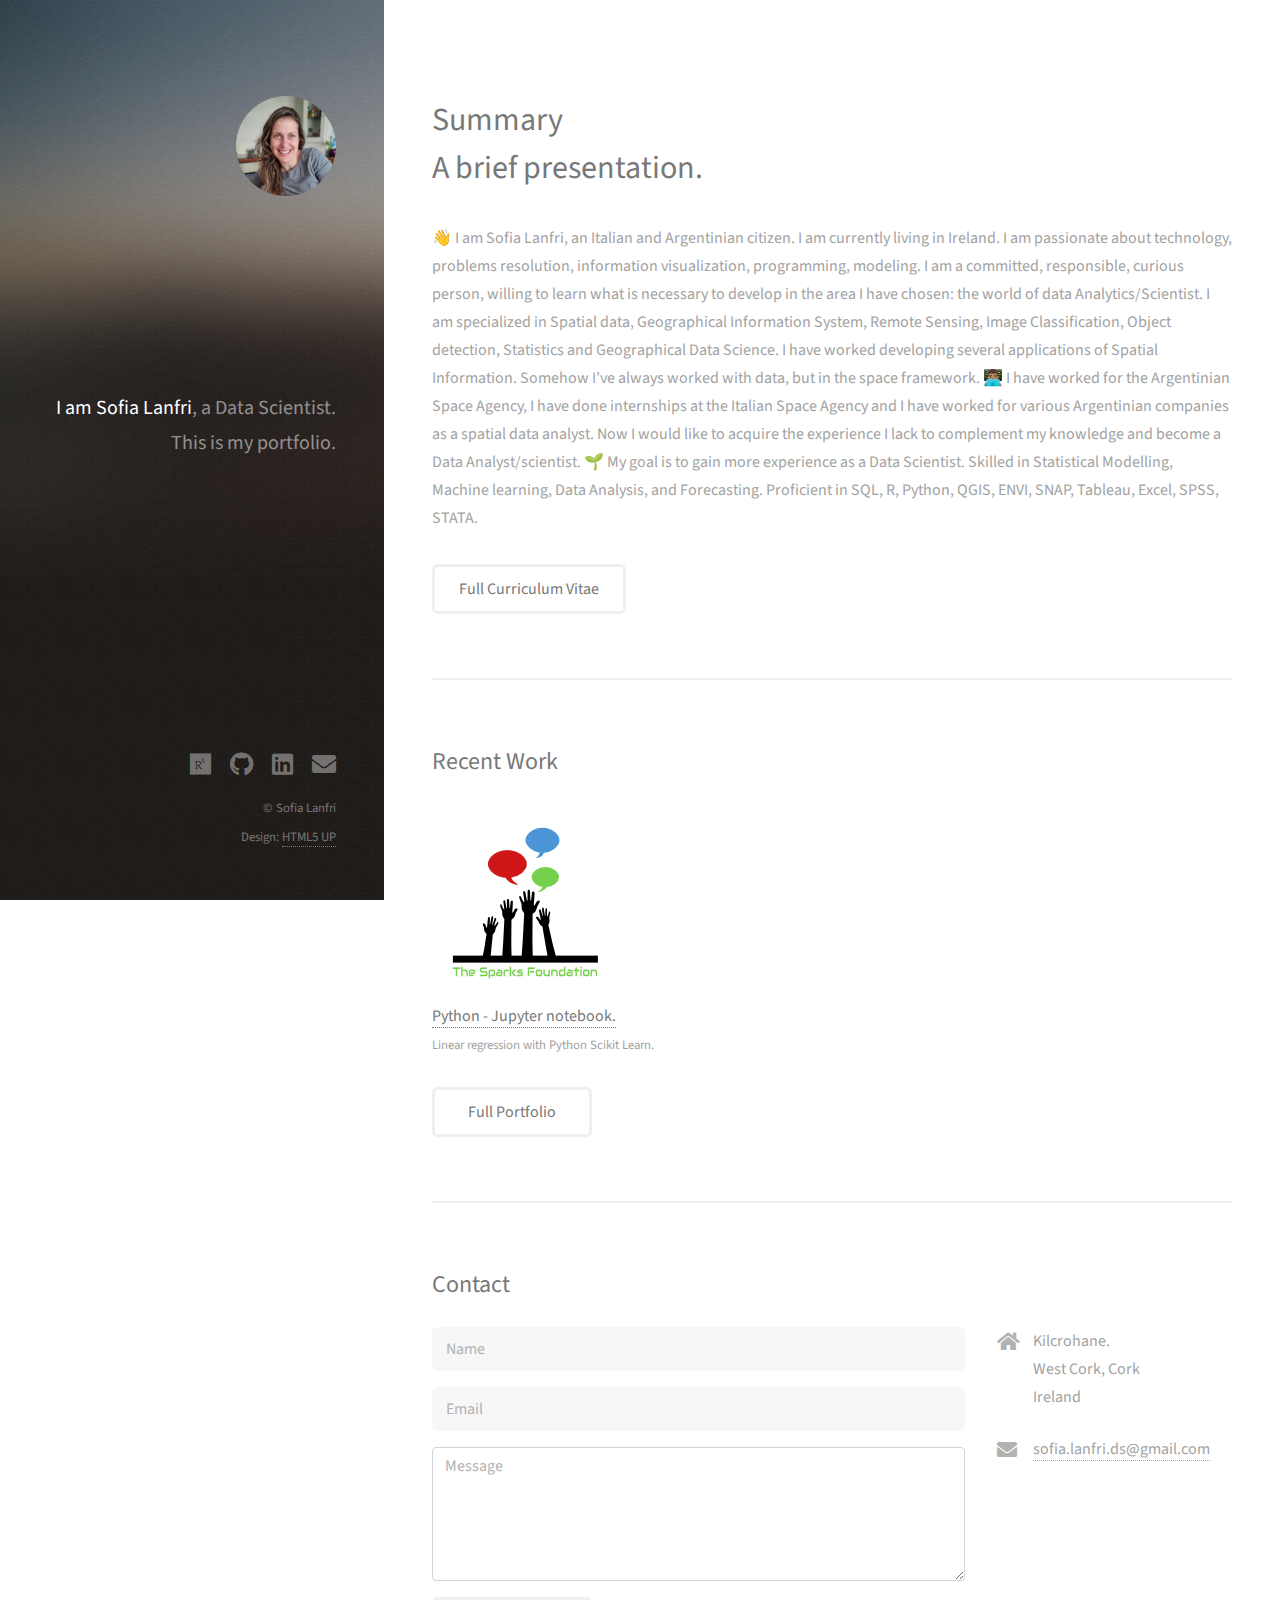
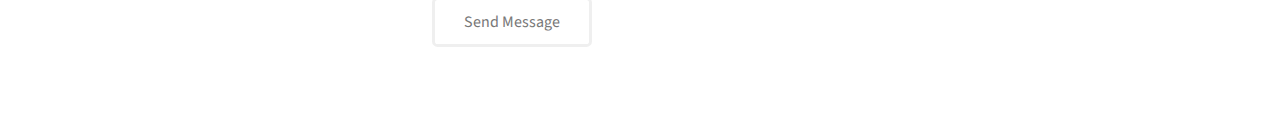
==== commit 0138cb5f: "Fixing error in form" ====
--- a/index.html
+++ b/index.html
@@ -88,16 +88,26 @@
 					<!--	<p>....</p>-->
 						<div class="row">
 							<div class="col-8 col-12-small">
-								<form method="post" action="#">
-									<div class="row gtr-uniform gtr-50">
-										<div class="col-6 col-12-xsmall"><input type="text" name="name" id="name" placeholder="Name" /></div>
-										<div class="col-6 col-12-xsmall"><input type="email" name="email" id="email" placeholder="Email" /></div>
-										<div class="col-12"><textarea name="message" id="message" placeholder="Message" rows="4"></textarea></div>
-									</div>
-								</form>
-								<ul class="actions">
-									<li><input type="submit" value="Send Message" /></li>
-								</ul>
+								<form name="contact" method="POST" action="https://formspree.io/f/mqknkkpo">
+									<div class="form-group form-inline">
+									  <label class="sr-only" for="inputName">Name</label>
+									  <input type="text" name="name" class="form-control w-100" id="inputName" placeholder="Name" required>
+									</div>
+									<div class="form-group form-inline">
+									  <label class="sr-only" for="inputEmail">Email</label>
+									  <input type="email" name="email" class="form-control w-100" id="inputEmail" placeholder="Email" required>
+									</div>
+									<div class="form-group">
+									  <label class="sr-only" for="inputMessage">Message</label>
+									  <textarea name="message" class="form-control" id="inputMessage" rows="5" placeholder="Message" required></textarea>
+									</div>
+								<!--	<button type="submit" class="btn btn-outline-primary px-3 py-2">Send</button> -->
+									<ul class="actions">
+										<li><input type="submit" value="Send Message" /></li>
+									</ul>
+
+								  </form>
+								
 							</div>
 							<div class="col-4 col-12-small">
 								<ul class="labeled-icons">
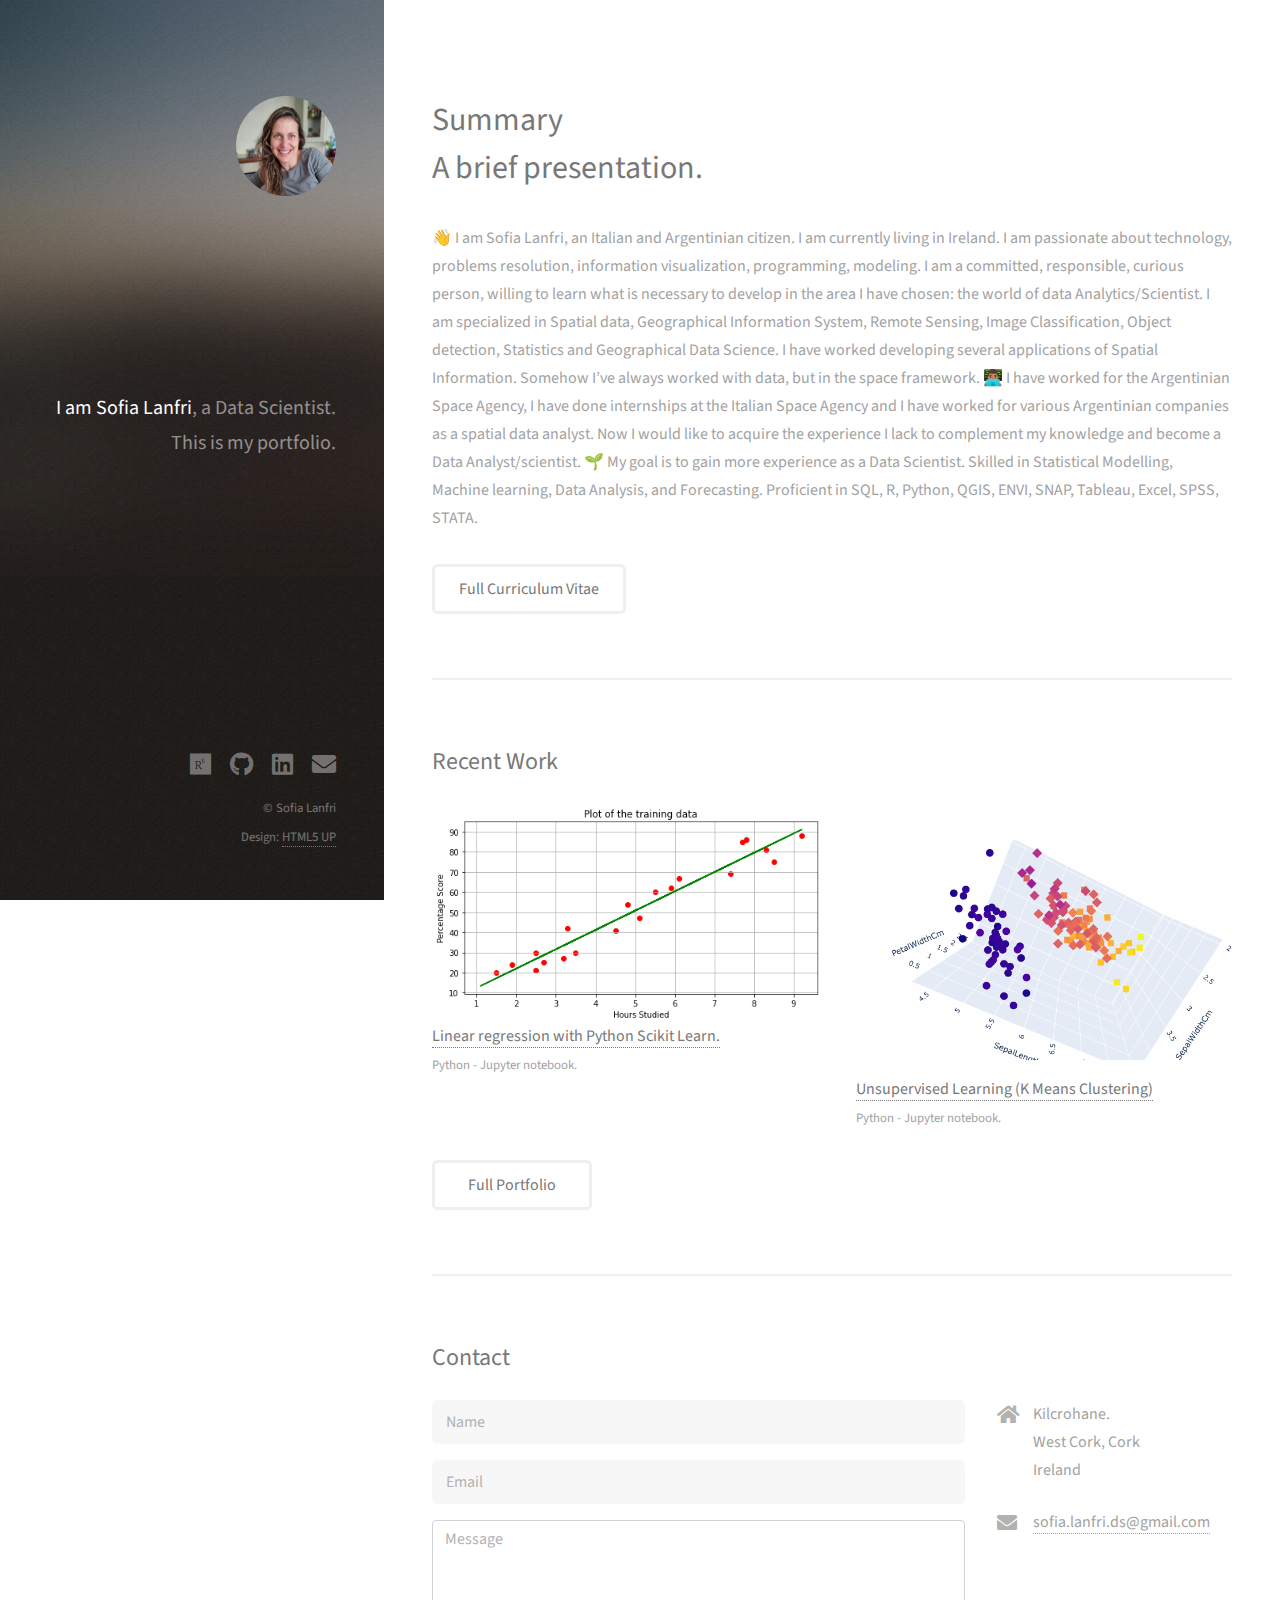
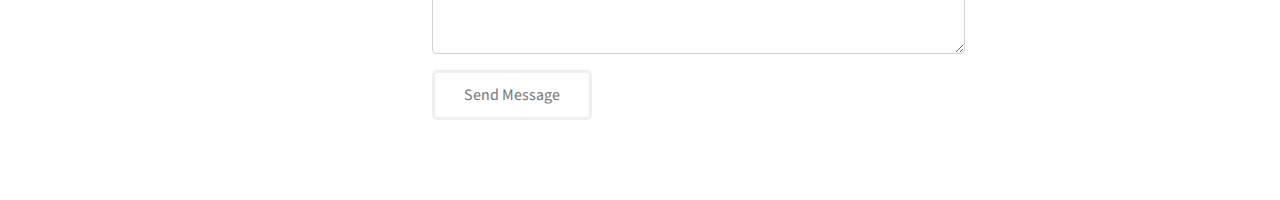
==== commit 11ab3232: "project 2 portfolio" ====
--- a/index.html
+++ b/index.html
@@ -47,16 +47,16 @@
 						<h2>Recent Work</h2>
 						<div class="row">
 							<article class="col-6 col-12-xsmall work-item">
-								<a href="/page_project1.html" class="link"><img src="/Project1/logo.png" alt="" /></a>
-								<h3><a href="/page_project1.html" class="link">Python - Jupyter notebook.</a></h3>
-								<p>Linear regression with Python Scikit Learn.</p>
+								<a href="/page_project1.html" class="link"><img src="/linear_regres.png" alt="" /></a>
+								<h3><a href="/page_project1.html" class="link">Linear regression with Python Scikit Learn.</a></h3>
+								<p>Python - Jupyter notebook.</p>
 							</article>
-						<!-- 	<article class="col-6 col-12-xsmall work-item">
-								<a href="/images/fulls/03.jpg" class="image fit thumb"><img src="/images/thumbs/03.jpg" alt="" /></a>
-								<h3>Tortor metus commodo</h3>
-								<p>Lorem ipsum dolor sit amet nisl sed nullam feugiat.</p>
+						    <article class="col-6 col-12-xsmall work-item">
+								<a href="/page_project2.html" class="link"><img src="/Plot3d.png" alt="" /></a>
+								<h3><a href="/page_project2.html" class="link">Unsupervised Learning (K Means Clustering)</a></h3>
+								<p>Python - Jupyter notebook.</p>
 							</article>
-							<article class="col-6 col-12-xsmall work-item">
+						<!--	<article class="col-6 col-12-xsmall work-item">
 								<a href="/images/fulls/03.jpg" class="image fit thumb"><img src="/images/thumbs/03.jpg" alt="" /></a>
 								<h3>Tortor metus commodo</h3>
 								<p>Lorem ipsum dolor sit amet nisl sed nullam feugiat.</p>
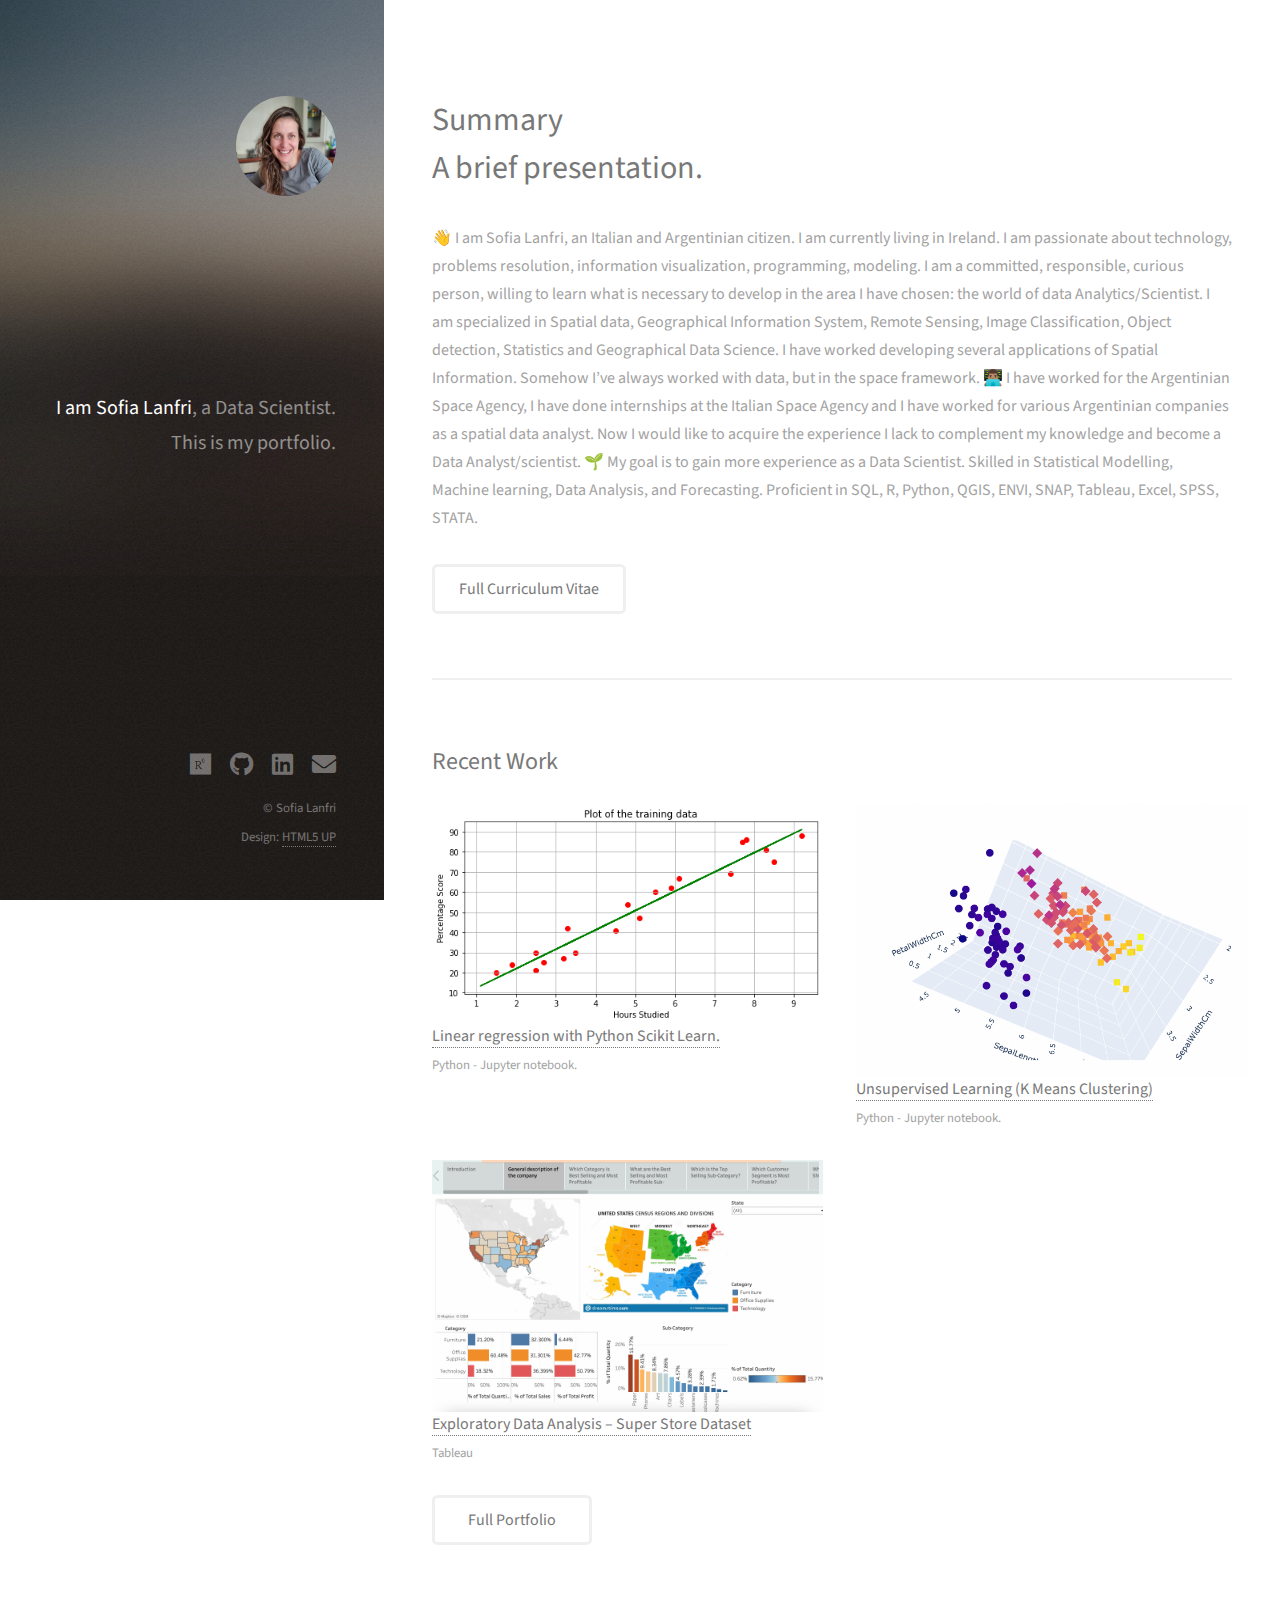
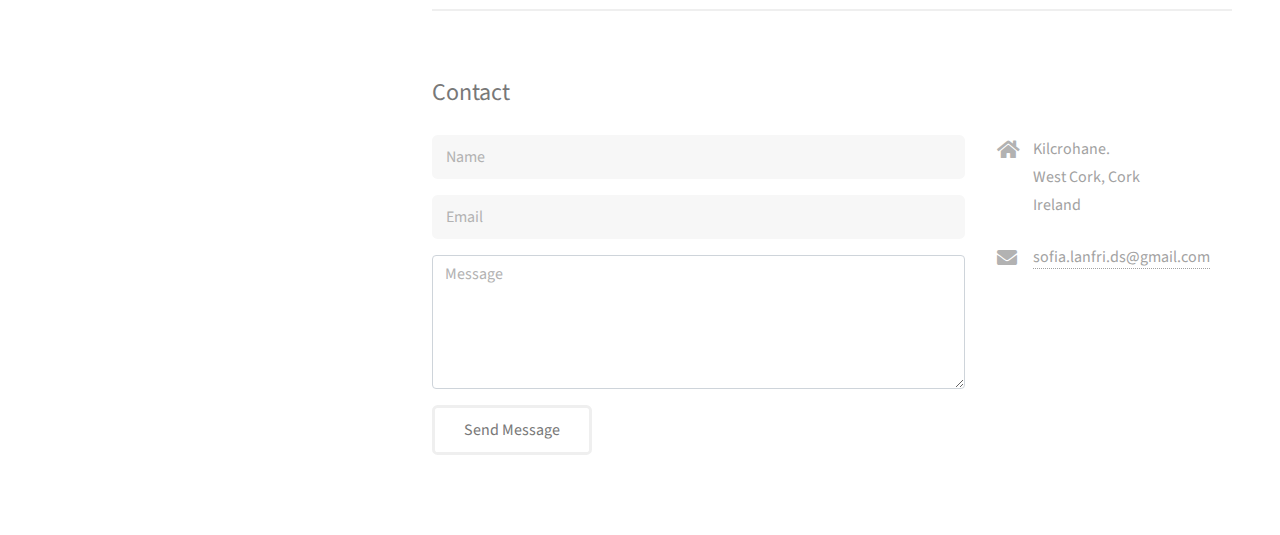
==== commit 5f607e0b: "project3" ====
--- a/index.html
+++ b/index.html
@@ -55,6 +55,11 @@
 								<a href="/page_project2.html" class="link"><img src="/Plot3d.png" alt="" /></a>
 								<h3><a href="/page_project2.html" class="link">Unsupervised Learning (K Means Clustering)</a></h3>
 								<p>Python - Jupyter notebook.</p>
+							</article>
+							<article class="col-6 col-12-xsmall work-item">
+								<a href="/page_project3.html" class="link"><img src="/tableau.png" alt="" /></a>
+								<h3><a href="/page_project3.html" class="link">Exploratory Data Analysis – Super Store Dataset</a></h3>
+								<p> Tableau</p>
 							</article>
 						<!--	<article class="col-6 col-12-xsmall work-item">
 								<a href="/images/fulls/03.jpg" class="image fit thumb"><img src="/images/thumbs/03.jpg" alt="" /></a>
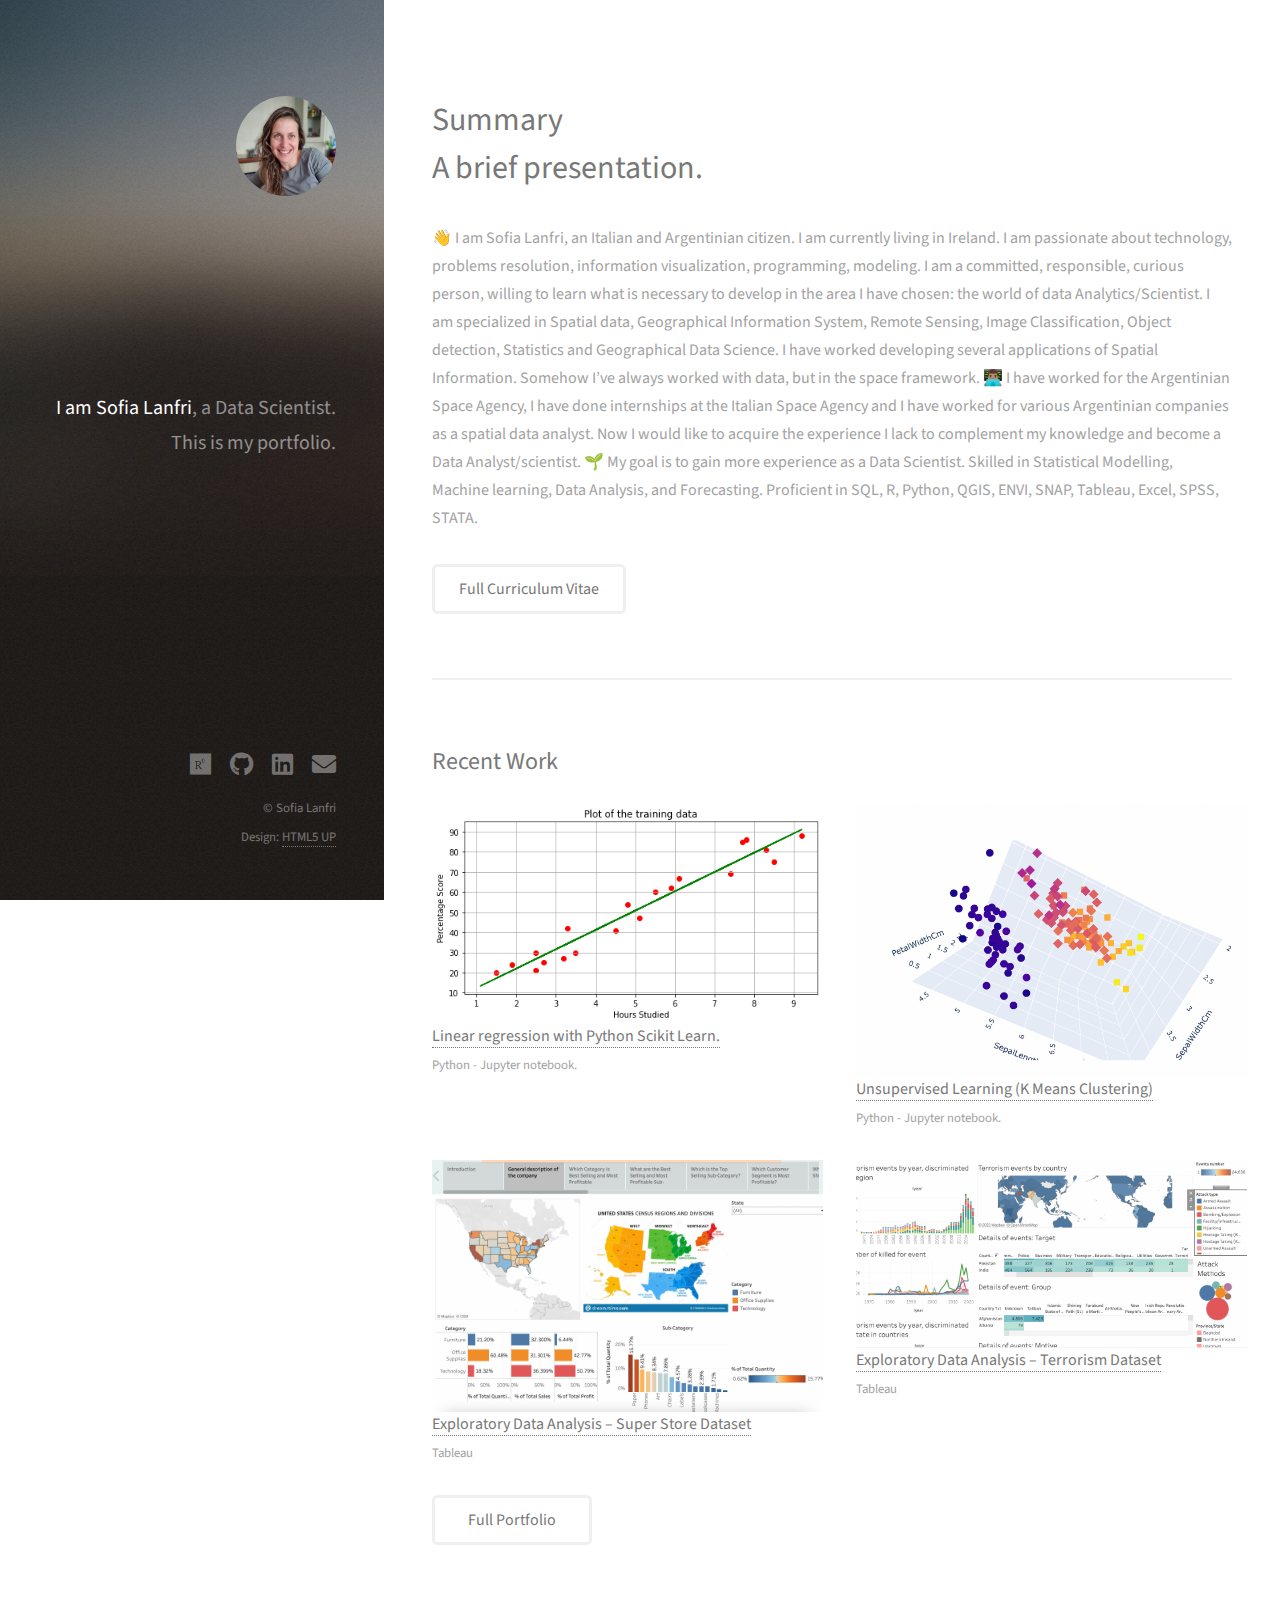
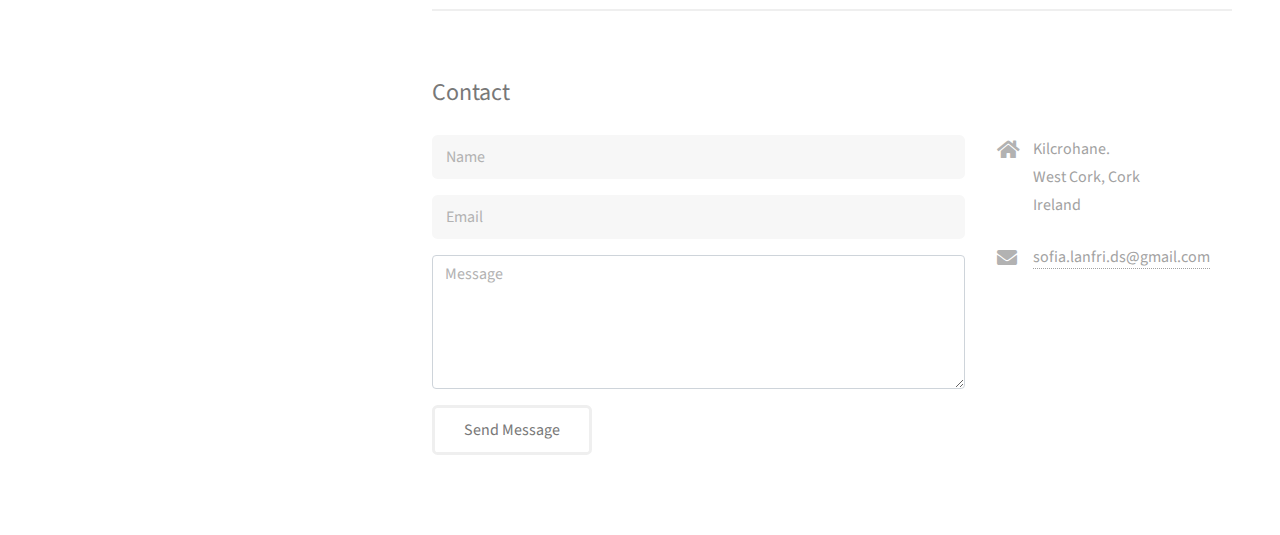
==== commit 97484a5b: "project 4" ====
--- a/index.html
+++ b/index.html
@@ -59,6 +59,11 @@
 							<article class="col-6 col-12-xsmall work-item">
 								<a href="/page_project3.html" class="link"><img src="/tableau.png" alt="" /></a>
 								<h3><a href="/page_project3.html" class="link">Exploratory Data Analysis – Super Store Dataset</a></h3>
+								<p> Tableau</p>
+							</article>
+							<article class="col-6 col-12-xsmall work-item">
+								<a href="/page_project4.html" class="link"><img src="/Terrorism_tableau.png" alt="" /></a>
+								<h3><a href="/page_project4.html" class="link">Exploratory Data Analysis – Terrorism Dataset</a></h3>
 								<p> Tableau</p>
 							</article>
 						<!--	<article class="col-6 col-12-xsmall work-item">
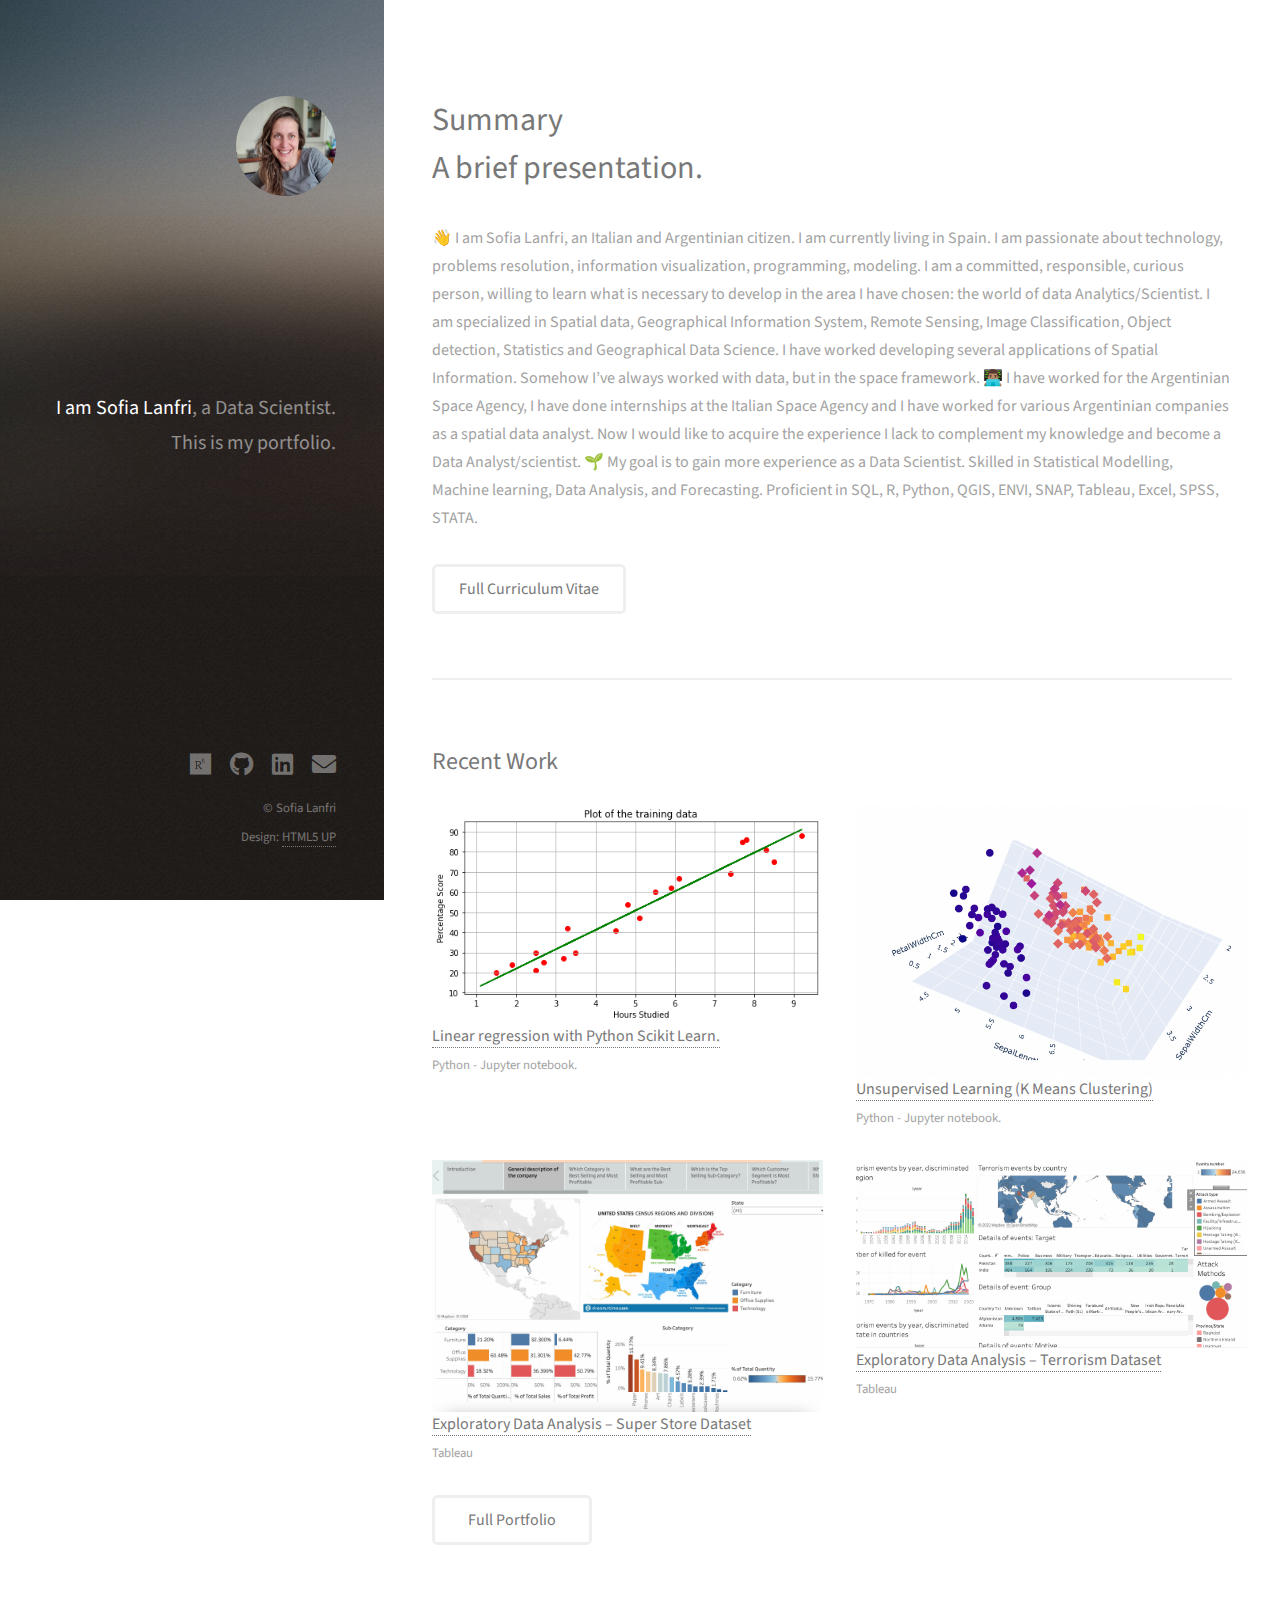
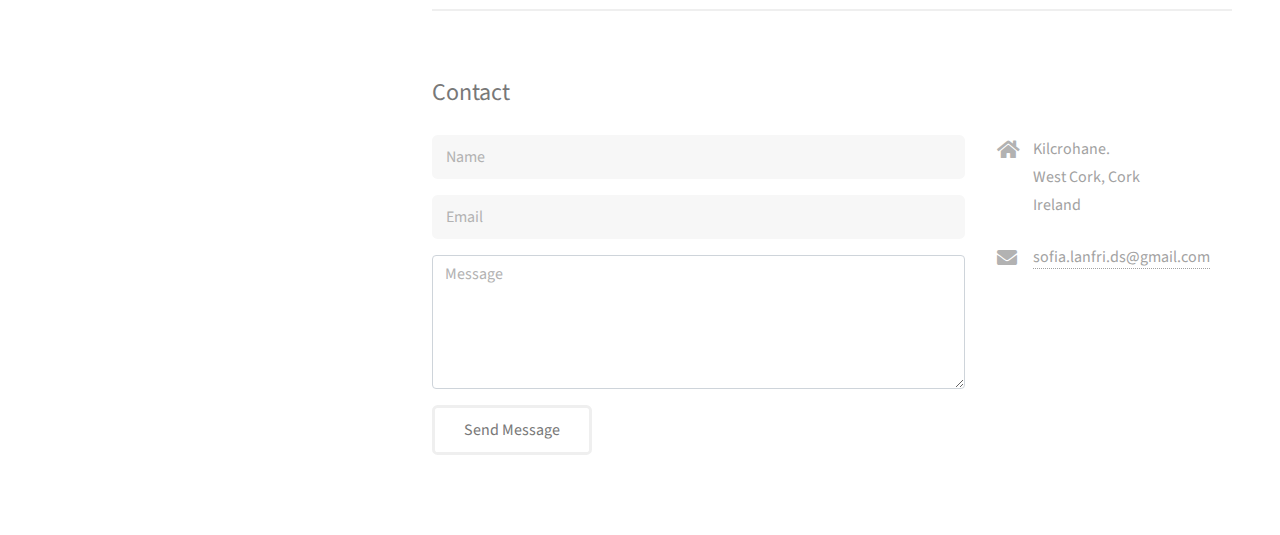
==== commit 73759fbf: "Update index.html" ====
--- a/index.html
+++ b/index.html
@@ -32,7 +32,7 @@
 							<h2> Summary   <br />
 							A brief presentation.</h2>
 						</header>
-						<p>👋 I am Sofia Lanfri, an Italian and Argentinian citizen. I am currently living in Ireland. I am passionate about technology, problems resolution, information visualization, programming, modeling. I am a committed, responsible, curious person, willing to learn what is necessary to develop in the area I have chosen: the world of data Analytics/Scientist. I am specialized in Spatial data, Geographical Information System, Remote Sensing, Image Classification, Object detection, Statistics and Geographical Data Science. I have worked developing several applications of Spatial Information. Somehow I’ve always worked with data, but in the space framework.
+						<p>👋 I am Sofia Lanfri, an Italian and Argentinian citizen. I am currently living in Spain. I am passionate about technology, problems resolution, information visualization, programming, modeling. I am a committed, responsible, curious person, willing to learn what is necessary to develop in the area I have chosen: the world of data Analytics/Scientist. I am specialized in Spatial data, Geographical Information System, Remote Sensing, Image Classification, Object detection, Statistics and Geographical Data Science. I have worked developing several applications of Spatial Information. Somehow I’ve always worked with data, but in the space framework.
 							👨🏽‍💻 I have worked for the Argentinian Space Agency, I have done internships at the Italian Space Agency and I have worked for various Argentinian companies as a spatial data analyst.
 							Now I would like to acquire the experience I lack to complement my knowledge and become a Data Analyst/scientist. 🌱 My goal is to gain more experience as a Data Scientist.
 							Skilled in Statistical Modelling, Machine learning, Data Analysis, and Forecasting. Proficient in SQL, R, Python, QGIS, ENVI, SNAP, Tableau, Excel, SPSS, STATA.
@@ -484,4 +484,4 @@
 			<script src="assets/js/main.js"></script>
 
 	</body>
-</html>+</html>
